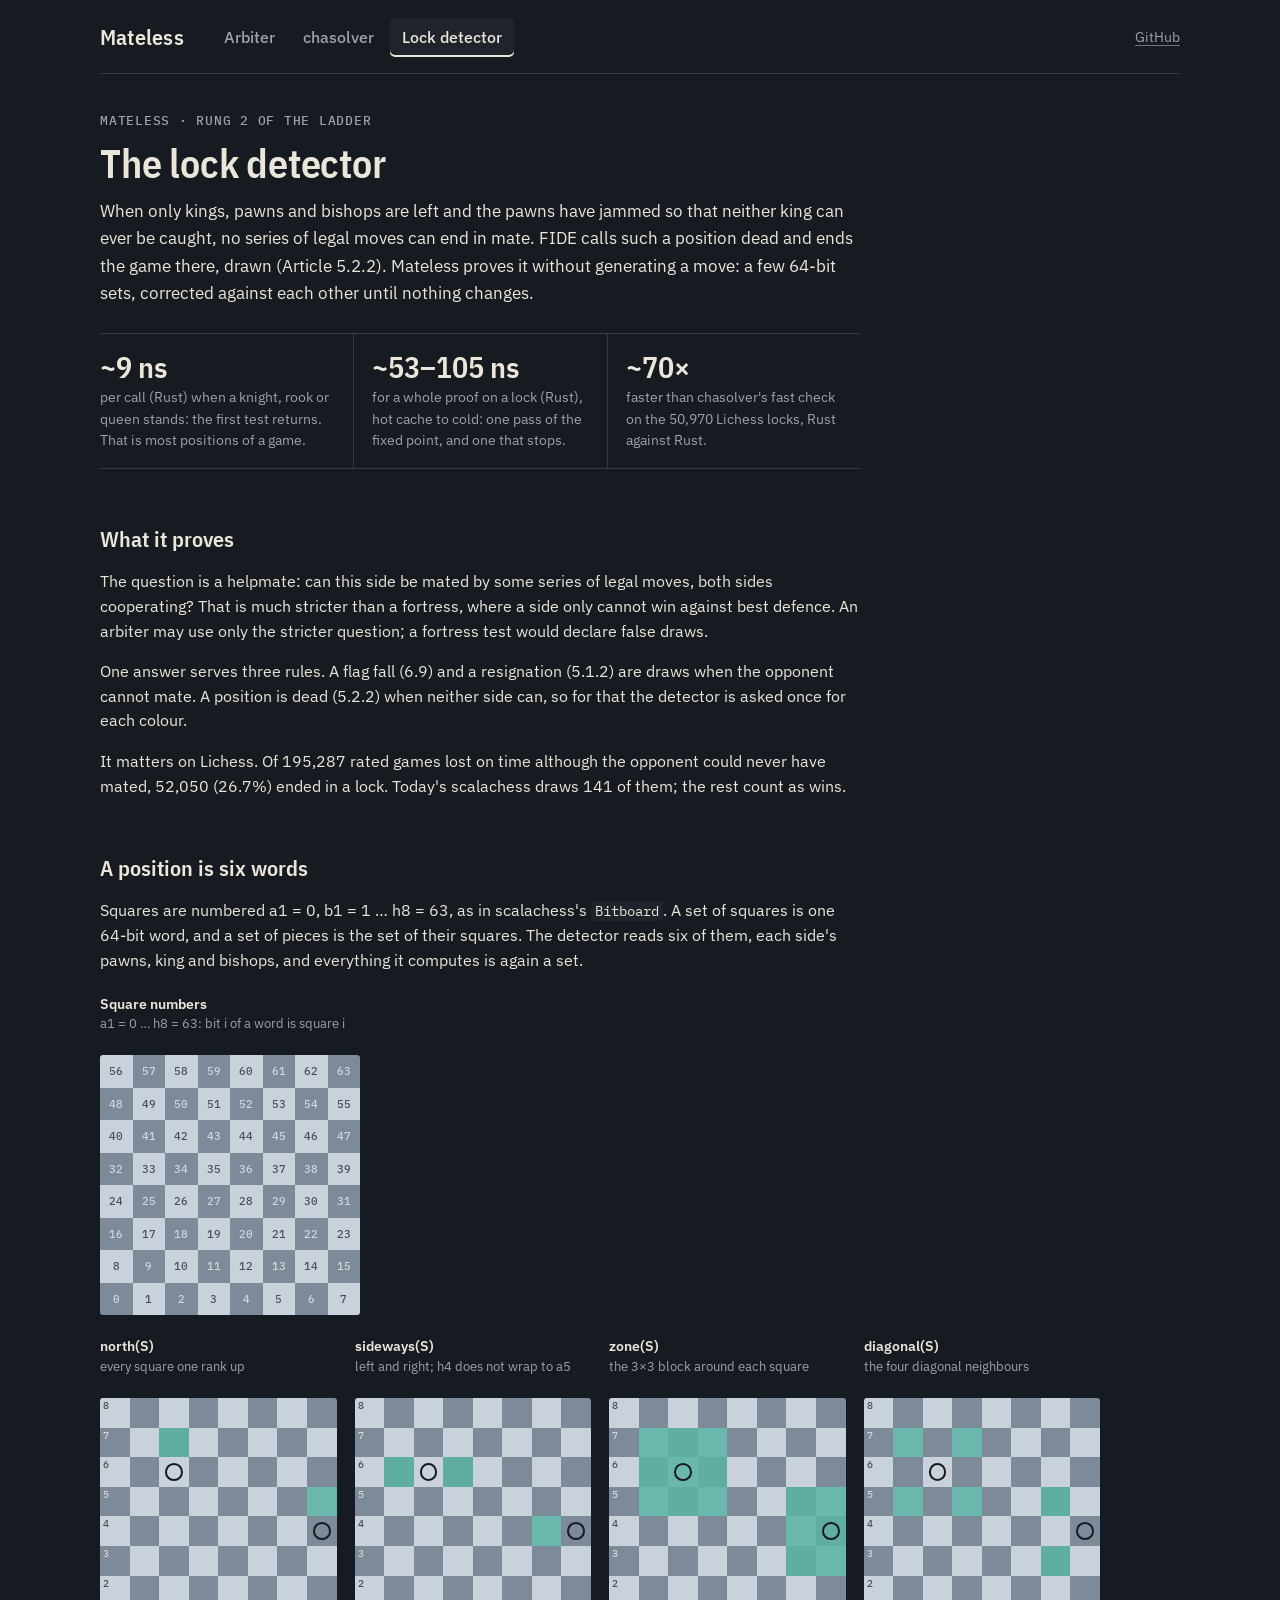
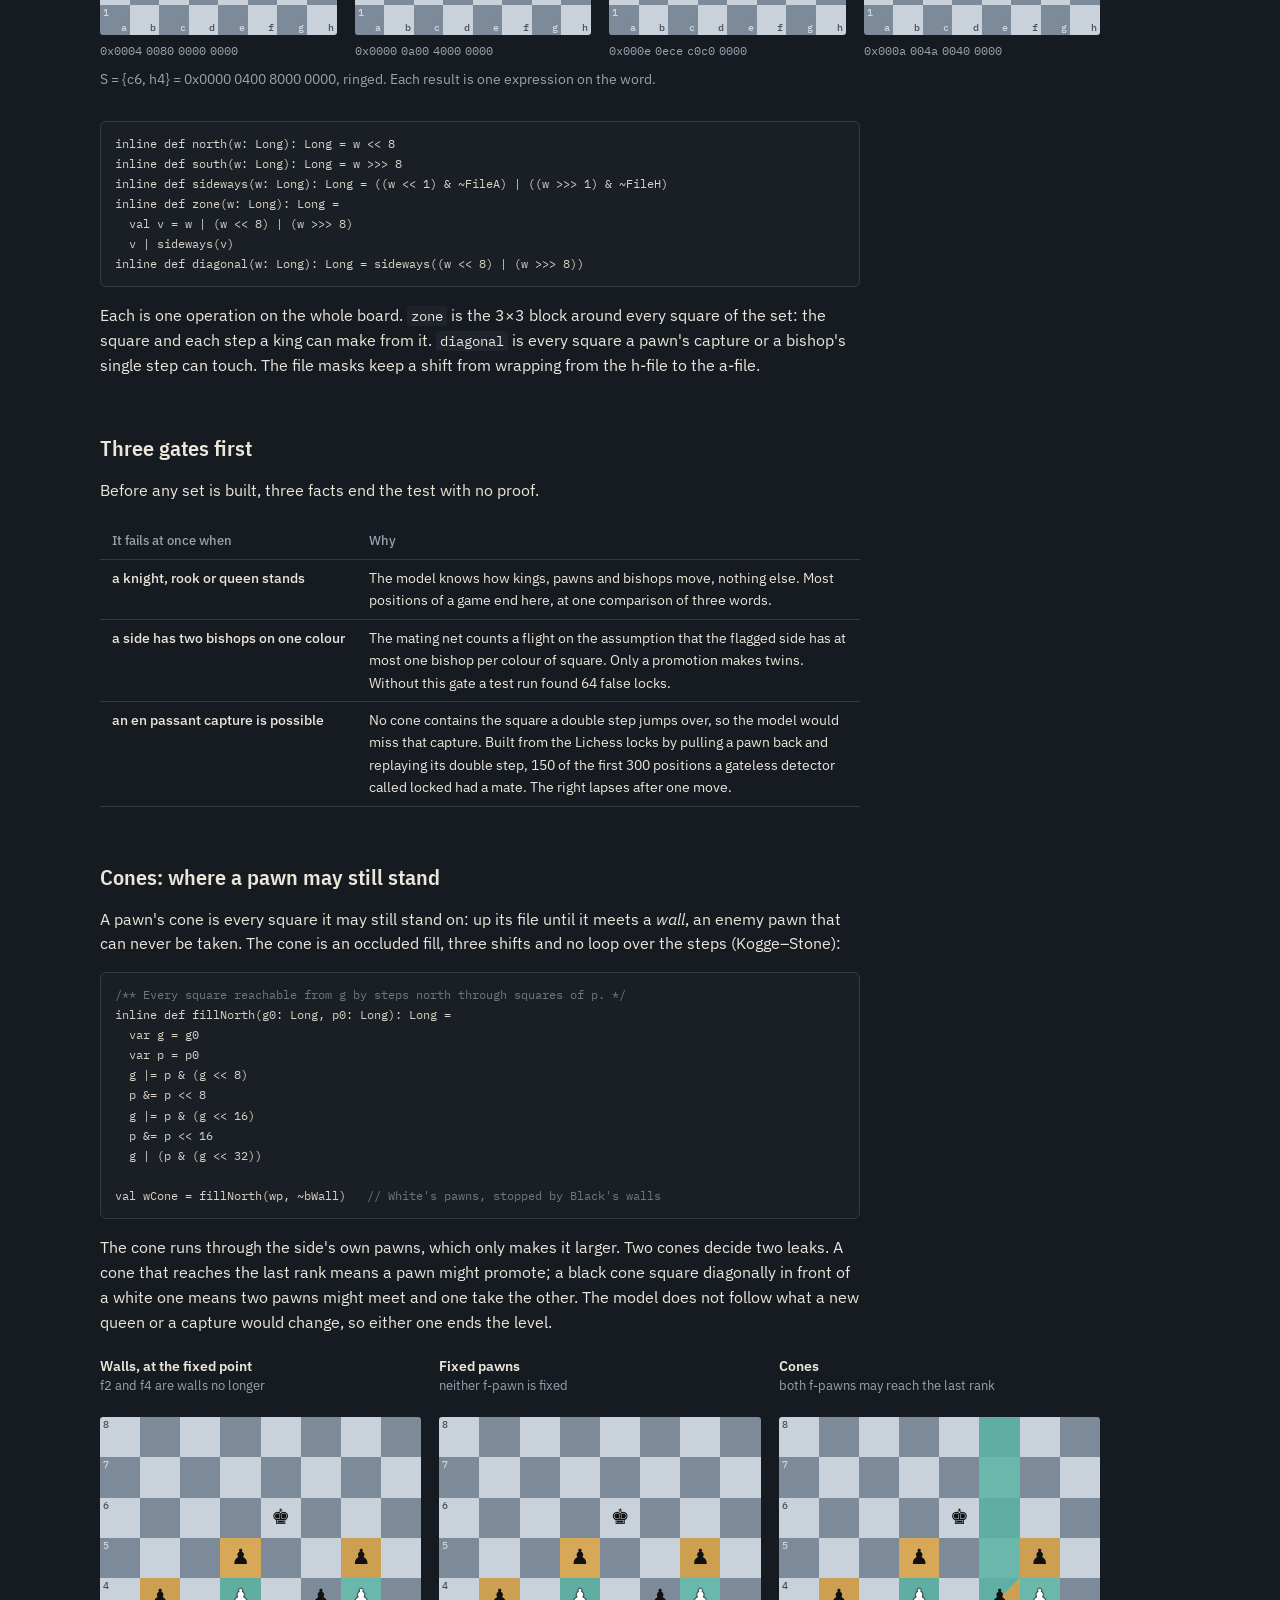
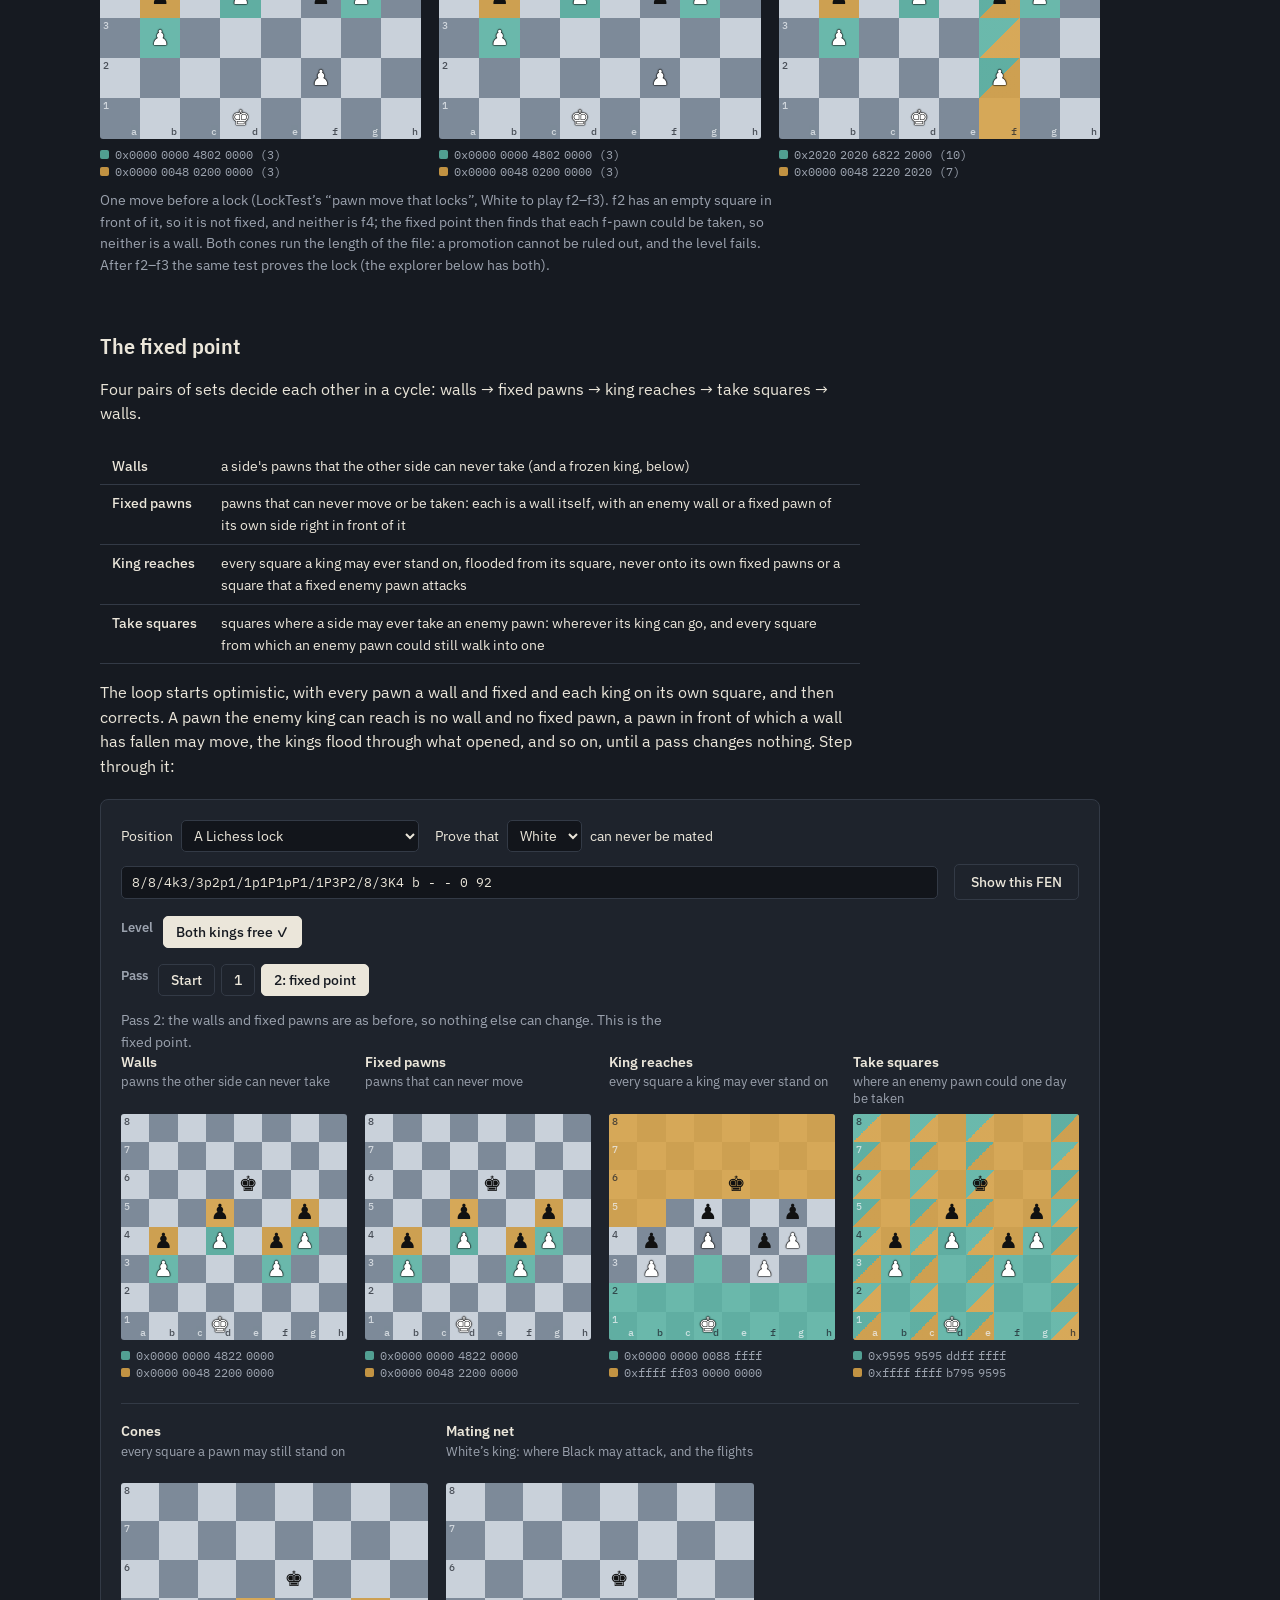
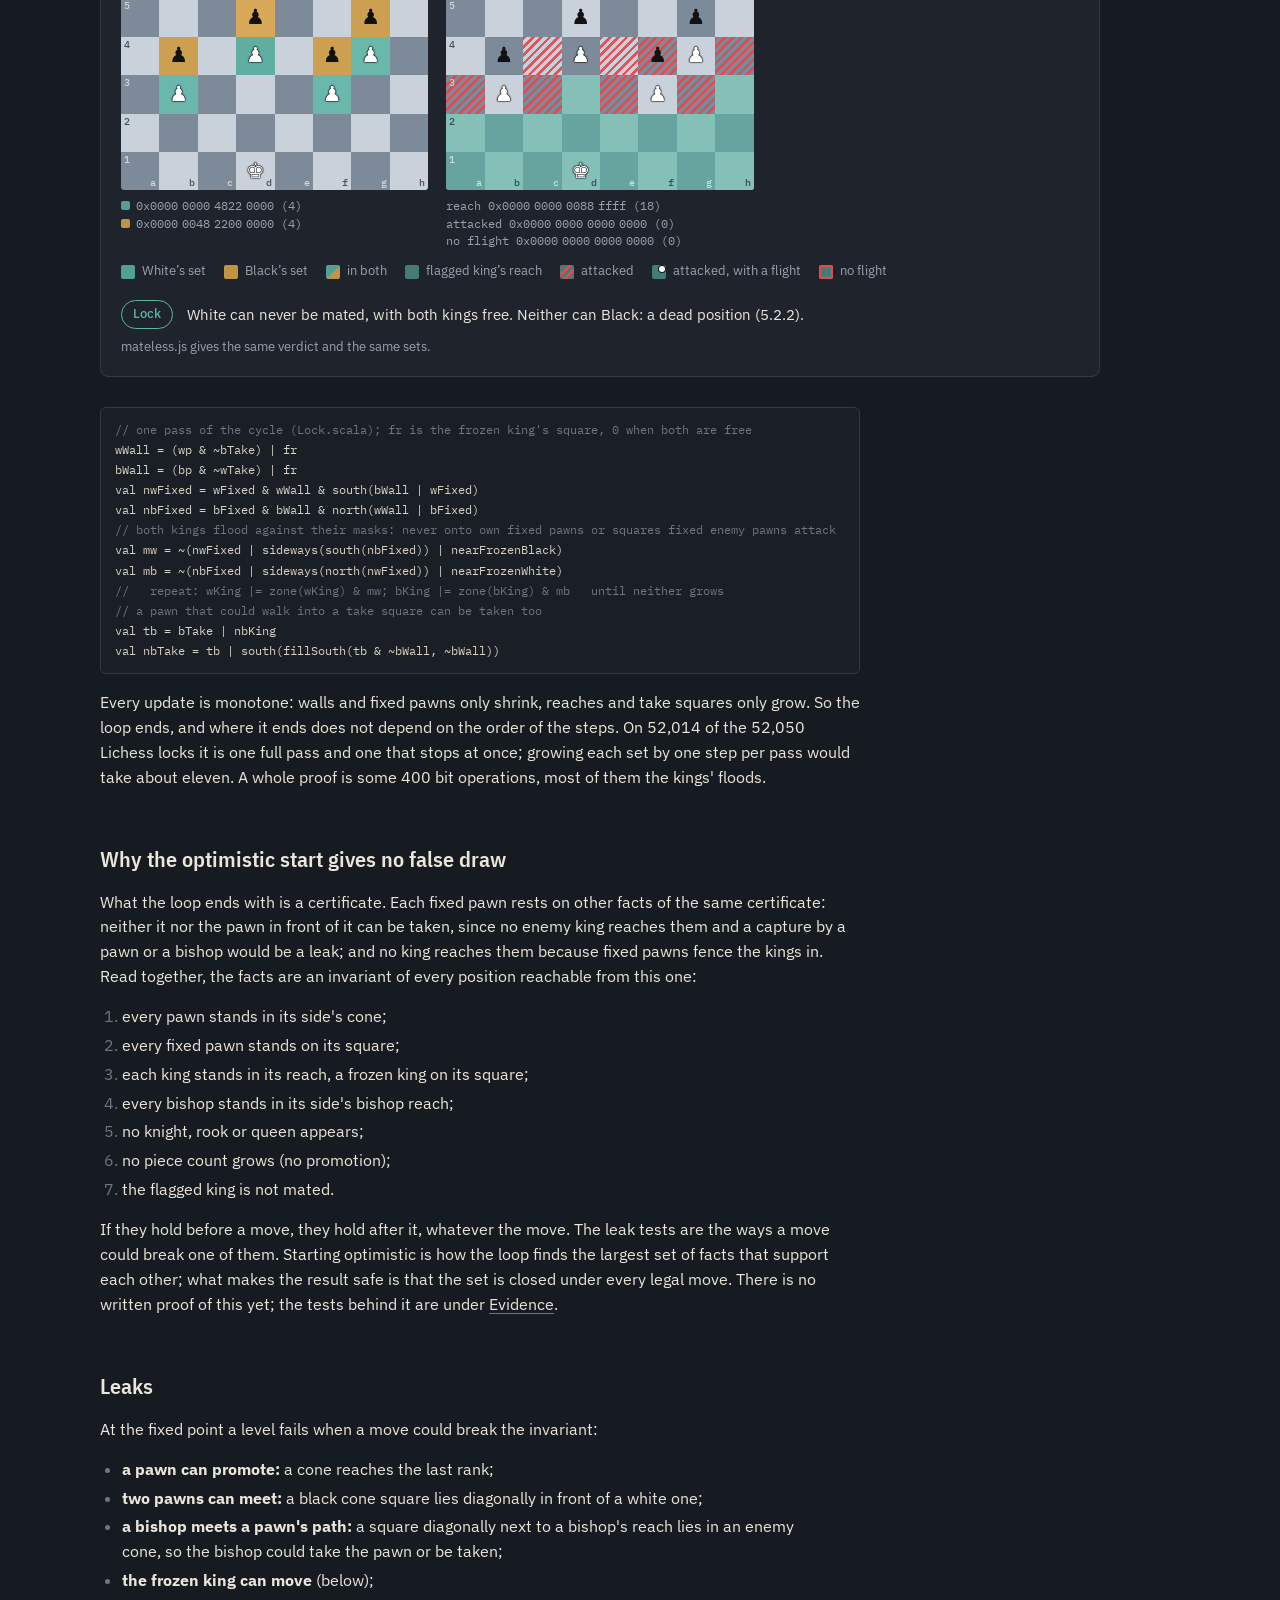
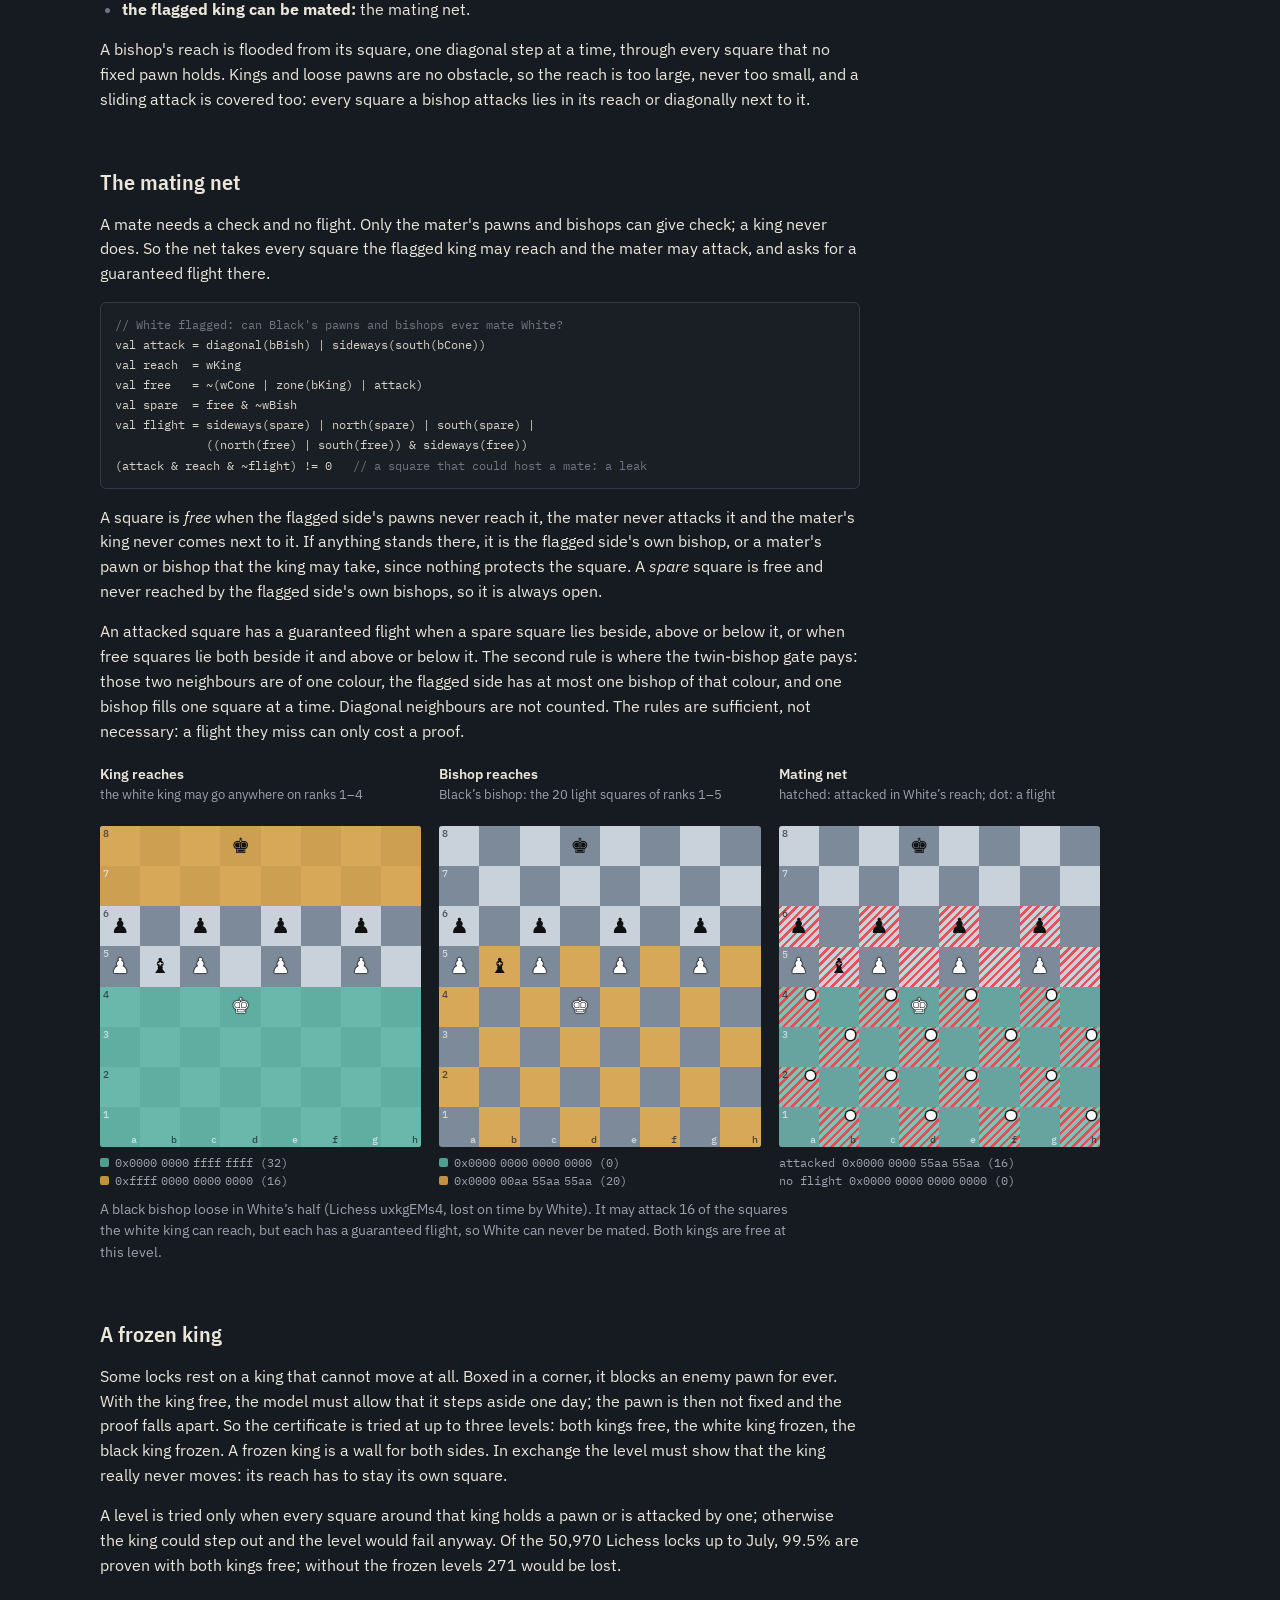
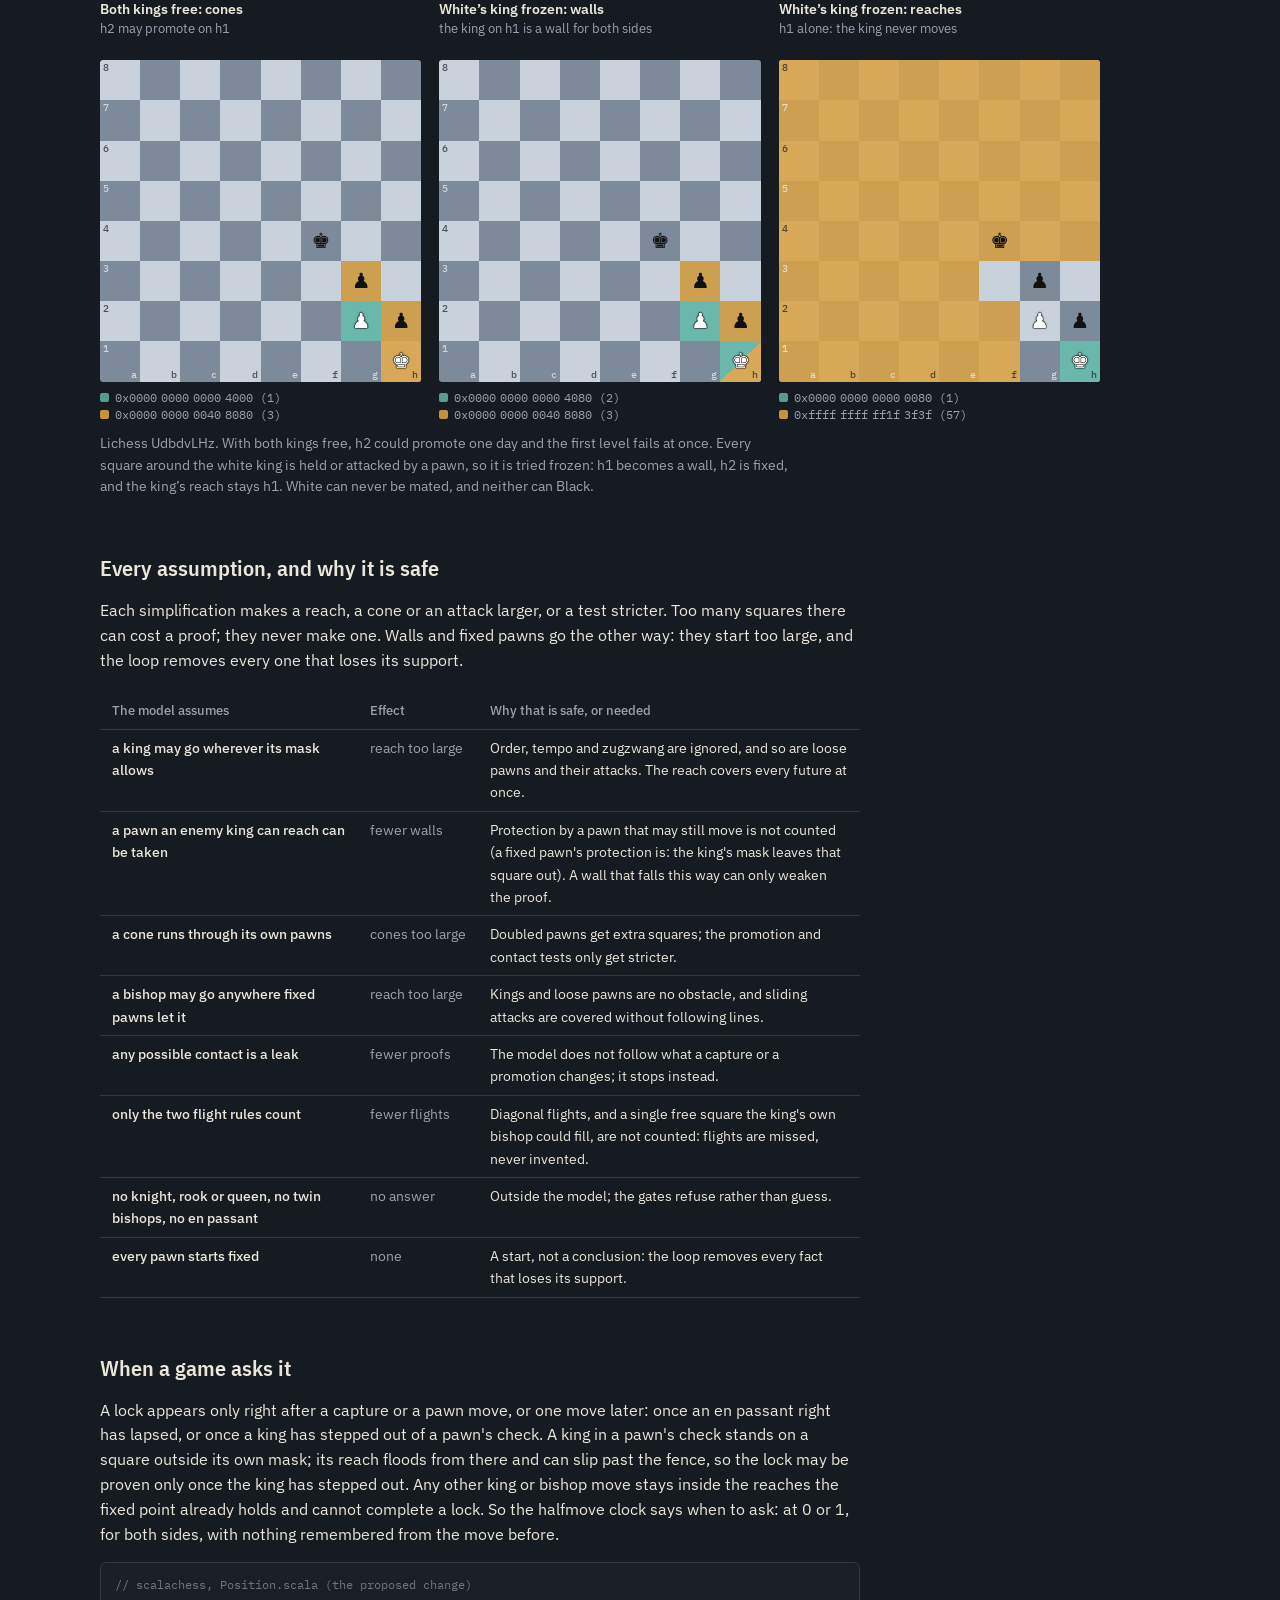
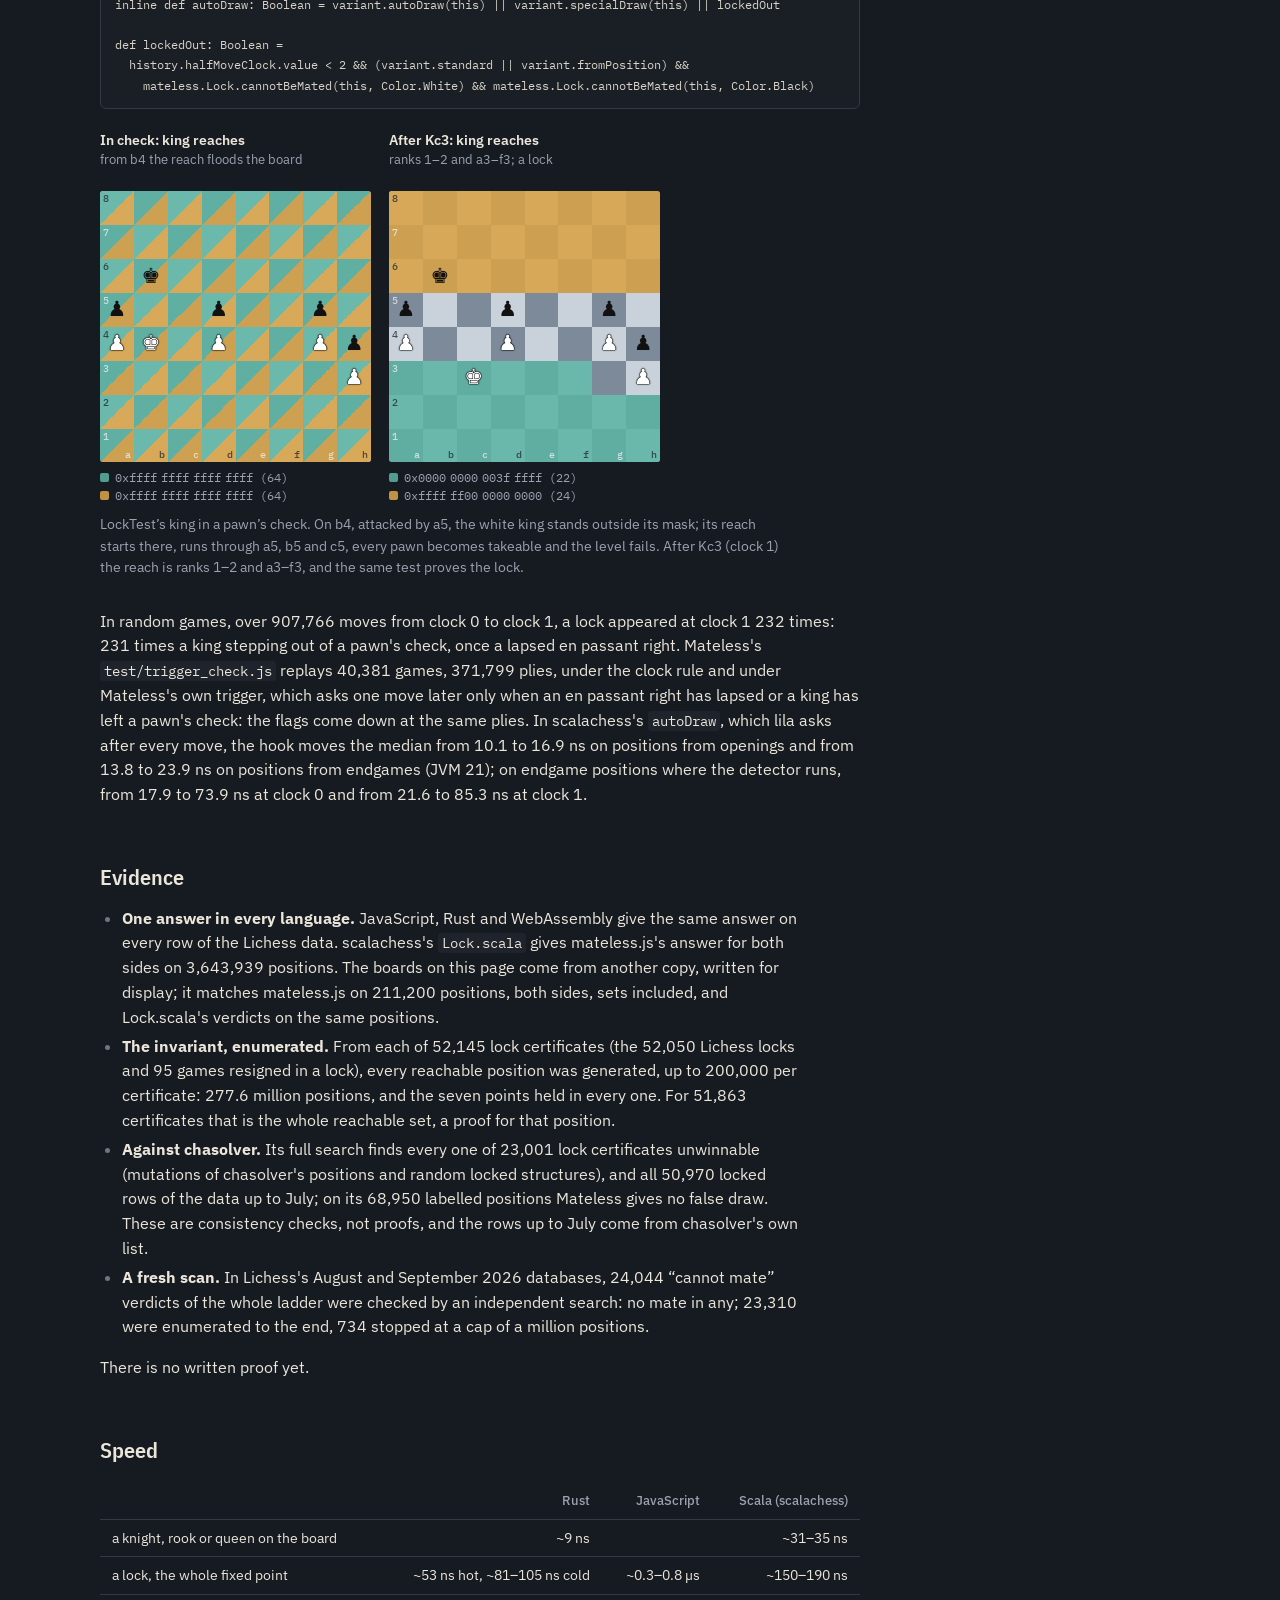
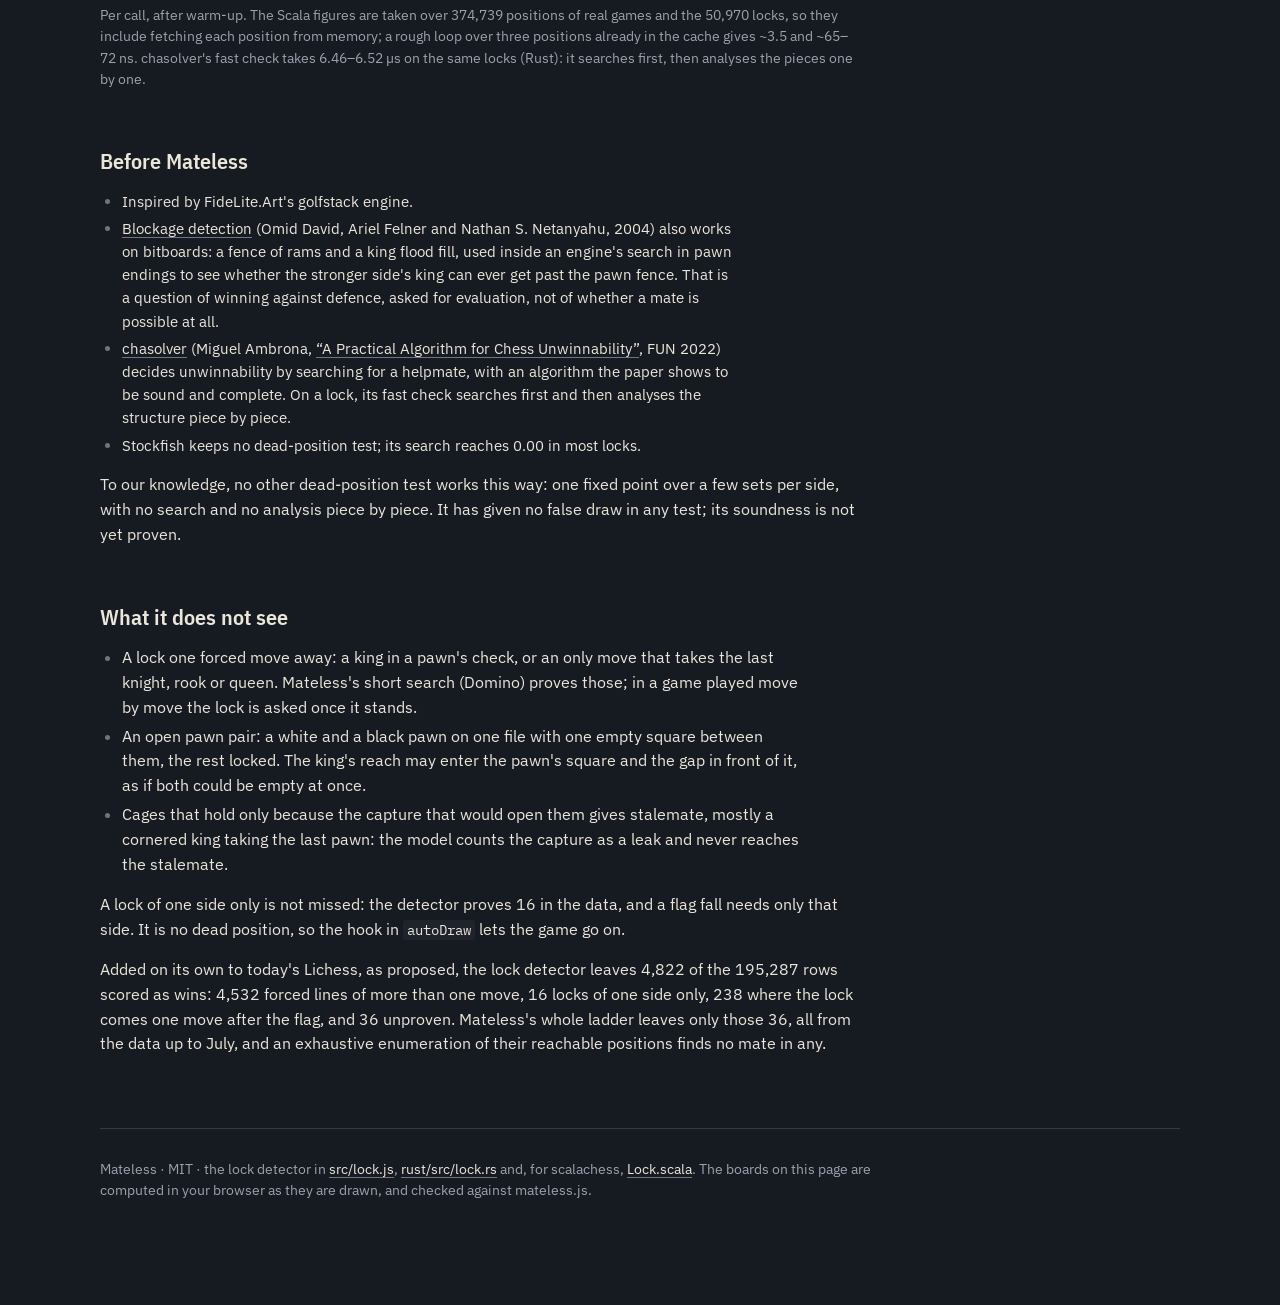
==== lock.html @ d1c40e95 "Docs: lock.html, the lock detector explained on bitboards A page for chess programmers: how the lock" ====
<!DOCTYPE html>
<html lang="en">
<meta charset="utf-8">
<title>Mateless lock detector</title>
<meta name="viewport" content="width=device-width,initial-scale=1,viewport-fit=cover">
<meta name="description" content="How Mateless proves a locked position dead on bitboards: cones, walls, fixed pawns, king reaches and the mating net, with every assumption and its reason.">
<link rel="preconnect" href="https://fonts.googleapis.com">
<link rel="preconnect" href="https://fonts.gstatic.com" crossorigin>
<link rel="stylesheet" href="https://fonts.googleapis.com/css2?family=IBM+Plex+Mono:wght@400;500&family=IBM+Plex+Sans+Condensed:wght@500;600&family=IBM+Plex+Sans:wght@400;500;600&display=swap">
<style id="site">
/* The look both pages share (index.html, chasolver.html): test/build_check.js checks that the two
   copies are the same. */
:root{--ground:#161a21;--raised:#1e232c;--sunk:#12151b;--line:#333a46;--ink:#ebe6da;--dim:#9ba2ae;--faint:#6f7682;
  --draw:#5bb5a4;--win:#d9a347;--flag:#e5484d;--open:#8a8f99;--focus:#8ab4f8;--sq-d:#7d8a99;--sq-l:#c9d1da;
  --sans:"IBM Plex Sans",system-ui,-apple-system,"Segoe UI",Roboto,sans-serif;
  --cond:"IBM Plex Sans Condensed","IBM Plex Sans",system-ui,sans-serif;
  --mono:"IBM Plex Mono",ui-monospace,"SF Mono",Menlo,Consolas,monospace;color-scheme:dark}
*{box-sizing:border-box}
html{background:var(--ground)}
body{margin:0;background:var(--ground);color:var(--ink);font:15.5px/1.6 var(--sans);-webkit-font-smoothing:antialiased}
.wrap{max-width:1120px;margin:0 auto;padding:0 20px 90px}
a{color:var(--ink);text-decoration-color:var(--faint);text-underline-offset:3px}
a:hover{text-decoration-color:var(--ink)}
:focus-visible{outline:2px solid var(--focus);outline-offset:2px}
.hide{display:none!important}
code,.mono{font-family:var(--mono);font-size:.9em}
p{max-width:72ch}
h1{font:600 clamp(28px,4vw,40px)/1.15 var(--cond);letter-spacing:-.005em;margin:0 0 12px;max-width:24ch}
h2{font:600 22px/1.3 var(--cond);margin:56px 0 14px}
h3{font:600 16px/1.4 var(--sans);margin:26px 0 8px}
.lede{font-size:17px;color:var(--ink);margin:0 0 10px;max-width:66ch}
.dim{color:var(--dim)}
.small{font-size:13.5px}

/* the bar the two pages share */
.bar-top{display:flex;flex-wrap:wrap;align-items:center;gap:10px 28px;padding:18px 0 16px;margin-bottom:40px;border-bottom:1px solid var(--line)}
.brand{font:600 22px/1 var(--cond);letter-spacing:.01em;text-decoration:none;color:var(--ink)}
.brand i{font-style:normal;color:var(--flag)}
.tabs{display:flex;gap:4px;flex:1}
.tabs a{padding:7px 12px;border-radius:5px;text-decoration:none;color:var(--dim);font-weight:500}
.tabs a:hover{color:var(--ink);background:var(--raised)}
.tabs a[aria-current=page]{color:var(--ink);background:var(--raised);box-shadow:inset 0 -2px 0 var(--ink)}
.bar-top .end{display:flex;gap:16px;align-items:center;font-size:14px}
.bar-top .end a{color:var(--dim)}

/* forms */
select,input[type=number],textarea{background:var(--sunk);color:var(--ink);border:1px solid var(--line);border-radius:5px;font:13.5px var(--mono)}
select{padding:5px 8px;font-family:var(--sans);font-size:14px}
input[type=number]{width:92px;padding:5px 8px}
textarea{width:100%;min-height:128px;padding:10px 12px;line-height:1.6;resize:vertical}
textarea::placeholder{color:var(--faint)}
select:hover,input[type=number]:hover,textarea:hover{border-color:#4a5262}
input[type=checkbox],input[type=radio]{width:16px;height:16px;margin:0;accent-color:var(--ink)}
select[disabled],input[disabled],textarea[disabled]{opacity:.5}
button{font:500 14px var(--sans);padding:8px 16px;border-radius:5px;border:1px solid var(--line);background:var(--raised);color:var(--ink);cursor:pointer}
button:hover{border-color:var(--dim)}
button[disabled]{opacity:.4;cursor:default}
button.primary{background:var(--ink);color:var(--ground);border-color:var(--ink);font-size:15px;padding:11px 24px}
button.primary:hover{background:#fff}
button.primary.stop{background:var(--flag);border-color:var(--flag);color:#fff}
button.link{border:0;background:none;padding:0;color:var(--ink);text-decoration:underline;text-decoration-color:var(--faint);text-underline-offset:3px;font-size:inherit;font-weight:400}
a.btn{display:inline-block;padding:7px 14px;border:1px solid var(--line);border-radius:5px;text-decoration:none;font-size:14px;font-weight:500}
a.btn:hover{border-color:var(--dim)}

/* input panel */
.panel{background:var(--raised);border:1px solid var(--line);border-radius:8px;padding:22px 22px 18px}
.two{display:grid;grid-template-columns:1.2fr 1fr;gap:24px;align-items:start}
@media(max-width:780px){.two{grid-template-columns:1fr}}
.lab{display:block;font-weight:600;margin:0 0 8px}
.hint{font-size:13.5px;color:var(--dim);margin:8px 0 0}
.drop{border:1.5px dashed #4a5262;border-radius:8px;background:var(--sunk);padding:22px 18px;text-align:center;cursor:pointer}
.drop:hover,.drop.over{border-color:var(--draw)}
.drop.off{opacity:.5;cursor:default}
.drop strong{display:block;font-weight:500;margin-bottom:6px}
.drop small{display:block;font-size:13px;color:var(--dim)}
.flist{list-style:none;margin:10px 0 0;padding:0;font-size:13.5px}
.flist li{display:flex;flex-wrap:wrap;gap:4px 12px;align-items:center;padding:7px 0;border-bottom:1px solid var(--line)}
.flist .fname{font-family:var(--mono);font-size:13px;word-break:break-all}
.flist .fmeta{color:var(--dim)}
.flist .fref{margin-left:auto;color:var(--dim)}
.flist .fref label{display:flex;gap:6px;align-items:center}
.flist .clr{border:0;justify-content:flex-end}
.flist .x{border:0;background:transparent;font-size:18px;line-height:1;padding:2px 6px}
.flist .x:hover{color:var(--flag)}
.opts{display:flex;flex-wrap:wrap;gap:12px 26px;align-items:center;margin:16px 0 0;font-size:14.5px}
.opts label,.opts .rng{display:flex;gap:8px;align-items:center;flex-wrap:wrap}
.gorow{display:flex;flex-wrap:wrap;gap:10px 18px;align-items:center;margin-top:20px}
.stat{font-size:14px;max-width:80ch}
.prog{height:3px;background:var(--sunk);margin:14px 0 0;border-radius:2px;overflow:hidden}
.prog i{display:block;height:100%;width:0;background:var(--ink);transition:width .2s}

/* boards */
.bd{display:grid;grid-template-columns:repeat(8,1fr);grid-template-rows:repeat(8,1fr);width:100%;aspect-ratio:1;border-radius:3px;overflow:hidden}
.bd i{position:relative;min-width:0;min-height:0;display:flex;align-items:center;justify-content:center;font-style:normal;line-height:1;
  font-size:15px;font-family:"Segoe UI Symbol","Apple Symbols","DejaVu Sans",serif;font-variant-emoji:text}
.bd i.d{background:var(--sq-d)} .bd i.l{background:var(--sq-l)}
.bd i.w{color:#fff;text-shadow:0 0 1px #000,0 0 1px #000,0 0 1px #000,0 0 2px #000}
.bd i.b{color:#111}
.bd.big i{font-size:clamp(24px,7.4vw,38px)}
@media(min-width:861px){.bd.big i{font-size:36px}}
.bd s{position:absolute;text-decoration:none;font:500 10px/1 var(--mono);color:#1e232c;opacity:.75;text-shadow:none}
.bd i.d s{color:#eef1f4}
.bd s.rk{top:3px;left:3px} .bd s.fl{bottom:2px;right:3px}

/* tables */
.scroll{overflow-x:auto}
table{border-collapse:collapse;width:100%;font-size:14px;margin-top:6px;font-variant-numeric:tabular-nums}
th,td{text-align:right;padding:7px 12px;border-bottom:1px solid var(--line)}
th{color:var(--dim);font-weight:500;font-size:13px}
th:first-child,td:first-child,.lf{text-align:left}
tr.tot td{border-top:1px solid var(--dim);font-weight:600}
dl.kv{display:grid;grid-template-columns:minmax(150px,max-content) 1fr;gap:4px 18px;margin:0;font-size:14.5px}
dl.kv dt{color:var(--dim)} dl.kv dd{margin:0}
.fenbox{font:12.5px/1.5 var(--mono);background:var(--sunk);border:1px solid var(--line);border-radius:5px;padding:9px 11px;word-break:break-all;margin:12px 0 10px}
.acts{display:flex;flex-wrap:wrap;gap:8px}
.pg{display:flex;gap:12px;justify-content:center;align-items:center;margin-top:18px;font-size:13.5px;flex-wrap:wrap}

/* the verdict as a chess score */
.score{font:600 56px/1 var(--cond);letter-spacing:.01em;font-variant-numeric:tabular-nums}
.chip{display:inline-block;padding:3px 11px;border-radius:999px;border:1px solid currentColor;font-size:13px;font-weight:500;white-space:nowrap}
.k-draw{color:var(--draw)} .k-win{color:var(--win)} .k-open{color:var(--open)} .k-bad{color:var(--faint)} .k-flag{color:var(--flag)}

footer{margin-top:72px;padding-top:16px;border-top:1px solid var(--line);font-size:13.5px;color:var(--dim)}
footer p{max-width:100ch}
@media (prefers-reduced-motion:reduce){*{transition:none!important}}
</style>

<style>
/* the lock detector page. Layout: one reading column for the text, boards in rows of small
   multiples that break out to the full width of the wrap. Colour of a set: White's sets teal,
   Black's sets amber, a square in both split corner to corner; the mater's attacks red. */
:root{--setw:rgba(91,181,164,.86);--setb:rgba(217,163,71,.88);--reach:rgba(91,181,164,.62);
  --hit:rgba(229,72,77,.92);--code:#1a1e25}
.wrap{padding-left:max(20px,env(safe-area-inset-left,0px));padding-right:max(20px,env(safe-area-inset-right,0px))}
.art{max-width:1000px}
.art>:not(.fig):not(.explore){max-width:760px}
.art p,.art li{max-width:68ch}
.art h2{text-wrap:balance}
.art ul,.art ol{padding-left:22px;margin:10px 0 14px}
.art li{margin:4px 0}
.art li::marker{color:var(--faint)}
.eyebrow{font:500 12.5px/1 var(--mono);letter-spacing:.06em;text-transform:uppercase;color:var(--dim);margin:0 0 14px}
pre{background:var(--code);border:1px solid var(--line);border-radius:6px;padding:12px 14px;overflow-x:auto;
  font:13px/1.55 var(--mono);color:#d8d3c6;margin:12px 0 16px;max-width:100%}
pre .c{color:var(--faint)} pre .k{color:#9bd8cb}
.art code{background:var(--raised);border-radius:3px;padding:1px 4px}
.art pre code{background:none;padding:0;border-radius:0}
.speed{display:grid;grid-template-columns:repeat(3,minmax(0,1fr));gap:0;margin:26px 0 8px;border-top:1px solid var(--line);border-bottom:1px solid var(--line)}
.speed div{padding:16px 18px 16px 0;min-width:0}
.speed div+div{padding-left:18px;border-left:1px solid var(--line)}
.speed b{display:block;font:600 30px/1.1 var(--cond);font-variant-numeric:tabular-nums}
.speed span{display:block;font-size:13.5px;color:var(--dim);margin-top:4px;max-width:34ch}
@media(max-width:780px){.speed{grid-template-columns:1fr}.speed div+div{padding-left:0;border-left:0;border-top:1px solid var(--line)}}

/* boards: the site's .bd, with sets painted under the pieces */
.bd i::before{content:"";position:absolute;inset:0;pointer-events:none}
.bd i em{position:relative;font-style:normal}
.bd i.sw::before{background:var(--setw)}
.bd i.sb::before{background:var(--setb)}
.bd i.sx::before{background:linear-gradient(135deg,var(--setw) 50%,var(--setb) 50%)}
.bd i.nr::before{background:var(--reach)}
.bd i.na::before{background:repeating-linear-gradient(135deg,var(--hit) 0 2.5px,transparent 2.5px 6px)}
.bd i.nr.na::before{background:repeating-linear-gradient(135deg,var(--hit) 0 2.5px,transparent 2.5px 6px),var(--reach)}
.bd i.nf::after{content:"";position:absolute;top:9%;right:9%;width:24%;height:24%;border-radius:50%;background:#fff;box-shadow:0 0 0 1.5px #161a21}
.bd i.nc{box-shadow:inset 0 0 0 3px var(--flag)}
.bd i.mk::after{content:"";position:absolute;inset:20%;border:2.5px solid #161a21;border-radius:50%}
.bd s.num{position:relative;font:500 10.5px/1 var(--mono);color:#1e232c;text-shadow:none}
.bd i.d s.num{color:#eef1f4}
.bd.mini i{font-size:clamp(15px,4.2vw,22px)}
@media(min-width:861px){.bd.mini i{font-size:21px}}
.bd.mid i{font-size:clamp(16px,5vw,26px)}

.fig{margin:22px 0 30px}
.fig>figcaption,.cap{font-size:13.5px;color:var(--dim);margin-top:10px;max-width:86ch}
.row{display:grid;gap:16px 18px;grid-template-columns:repeat(4,minmax(0,1fr))}
.row.r3{grid-template-columns:repeat(3,minmax(0,1fr))}
.row.r2{grid-template-columns:repeat(2,minmax(0,1fr));max-width:560px}
.row.r1{grid-template-columns:minmax(0,1fr);max-width:300px}
@media(max-width:860px){.row,.row.r3{grid-template-columns:repeat(2,minmax(0,1fr))}}
.pnl{margin:0;min-width:0}
.pnl h4{font:600 14px/1.3 var(--sans);margin:0 0 2px}
.pnl .sub{font-size:12.5px;color:var(--dim);margin:0 0 8px;min-height:2.6em;line-height:1.3}
.hx{font:11.5px/1.5 var(--mono);color:var(--dim);margin-top:7px}
.hx b{font-weight:400;white-space:nowrap}
.row:not(.r3):not(.r2):not(.r1) .hx b{display:none}
@media(max-width:860px){.hx b{display:none}}
.hx span{display:block}
.hx i{display:inline-block;width:9px;height:9px;border-radius:2px;margin-right:6px;vertical-align:0}
.hx i.w{background:var(--setw)} .hx i.b{background:var(--setb)}
.key{display:flex;flex-wrap:wrap;gap:6px 18px;font-size:13px;color:var(--dim);margin:12px 0 0}
.key span{display:inline-flex;align-items:center;gap:7px}
.key i{display:inline-block;width:14px;height:14px;border-radius:2px;position:relative}
.key i.w{background:var(--setw)} .key i.b{background:var(--setb)}
.key i.x{background:linear-gradient(135deg,var(--setw) 50%,var(--setb) 50%)}
.key i.r{background:var(--reach)}
.key i.a{background:repeating-linear-gradient(135deg,var(--hit) 0 2.5px,transparent 2.5px 6px),var(--reach)}
.key i.f{background:var(--reach)} .key i.f::after{content:"";position:absolute;top:1px;right:1px;width:6px;height:6px;border-radius:50%;background:#fff;box-shadow:0 0 0 1px #161a21}
.key i.c{background:var(--reach);box-shadow:inset 0 0 0 2px var(--flag)}

/* the explorer */
.explore{background:var(--raised);border:1px solid var(--line);border-radius:8px;padding:20px 20px 18px;margin:20px 0 30px}
.ctrl{display:flex;flex-wrap:wrap;gap:10px 16px;align-items:center}
.ctrl label{display:flex;gap:8px;align-items:center;font-size:14px}
.ctrl input[type=text]{flex:1 1 320px;min-width:0;background:var(--sunk);color:var(--ink);border:1px solid var(--line);border-radius:5px;padding:7px 10px;font:13px var(--mono)}
.ctrl input[type=text]:hover{border-color:#4a5262}
.seg{display:flex;flex-wrap:wrap;gap:6px;margin:16px 0 0}
.seg button{padding:6px 12px;font-size:13.5px}
.seg button[aria-pressed=true]{background:var(--ink);color:var(--ground);border-color:var(--ink)}
.seg button.off{opacity:.55}
.seg .lab{font-size:13px;color:var(--dim);align-self:center;margin-right:4px}
.vd{display:flex;flex-wrap:wrap;gap:8px 14px;align-items:center;margin:18px 0 0;font-size:14.5px}
.vd .why{color:var(--ink)}
.vd .agree{color:var(--dim);font-size:13px;flex-basis:100%}
.err{color:var(--flag);font-size:14px;margin:10px 0 0}
.passnote{font-size:13.5px;color:var(--dim);margin:14px 0 0;max-width:90ch;min-height:1.5em}
.endrow{margin-top:22px;padding-top:18px;border-top:1px solid var(--line)}

.tbl td,.tbl th{text-align:left;vertical-align:top}
.tbl td:first-child{white-space:nowrap;font-weight:500}
.tbl td{font-size:14px}
.tbl3 td:first-child{white-space:normal;width:34%}
.tbl3 td:nth-child(2){white-space:nowrap;color:var(--dim)}
.refs li{font-size:14.5px}
</style>

<body>
<div class="wrap">
<header class="bar-top">
  <a class="brand" href="index.html">Mateless</a>
  <nav class="tabs" aria-label="pages">
    <a href="index.html">Arbiter</a>
    <a href="chasolver.html">chasolver</a>
    <a href="lock.html" aria-current="page">Lock detector</a>
  </nav>
  <div class="end"><a href="https://github.com/cuneytinann/Mateless">GitHub</a></div>
</header>

<main class="art">
<p class="eyebrow">Mateless · rung 2 of the ladder</p>
<h1>The lock detector</h1>
<p class="lede">When only kings, pawns and bishops are left and the pawns have jammed so that neither king can ever be caught, no series of legal moves can end in mate. FIDE calls such a position dead and ends the game there, drawn (Article 5.2.2). Mateless proves it without generating a move: a few 64-bit sets, corrected against each other until nothing changes.</p>
<div class="speed">
  <div><b>~9 ns</b><span>per call (Rust) when a knight, rook or queen stands: the first test returns. That is most positions of a game.</span></div>
  <div><b>~53–105 ns</b><span>for a whole proof on a lock (Rust), hot cache to cold: one pass of the fixed point, and one that stops.</span></div>
  <div><b>~70×</b><span>faster than chasolver's fast check on the 50,970 Lichess locks, Rust against Rust.</span></div>
</div>

<h2 id="question">What it proves</h2>
<p>The question is a helpmate: can this side be mated by some series of legal moves, both sides cooperating? That is much stricter than a fortress, where a side only cannot win against best defence. An arbiter may use only the stricter question; a fortress test would declare false draws.</p>
<p>One answer serves three rules. A flag fall (6.9) and a resignation (5.1.2) are draws when the opponent cannot mate. A position is dead (5.2.2) when neither side can, so for that the detector is asked once for each colour.</p>
<p>It matters on Lichess. Of 195,287 rated games lost on time although the opponent could never have mated, 52,050 (26.7%) ended in a lock. Today's scalachess draws 141 of them; the rest count as wins.</p>

<h2 id="words">A position is six words</h2>
<p>Squares are numbered a1 = 0, b1 = 1 … h8 = 63, as in scalachess's <code>Bitboard</code>. A set of squares is one 64-bit word, and a set of pieces is the set of their squares. The detector reads six of them, each side's pawns, king and bishops, and everything it computes is again a set.</p>
<figure class="fig" id="f-shifts"></figure>
<pre><code>inline def north(w: Long): Long = w &lt;&lt; 8
inline def south(w: Long): Long = w &gt;&gt;&gt; 8
inline def sideways(w: Long): Long = ((w &lt;&lt; 1) &amp; ~FileA) | ((w &gt;&gt;&gt; 1) &amp; ~FileH)
inline def zone(w: Long): Long =
  val v = w | (w &lt;&lt; 8) | (w &gt;&gt;&gt; 8)
  v | sideways(v)
inline def diagonal(w: Long): Long = sideways((w &lt;&lt; 8) | (w &gt;&gt;&gt; 8))</code></pre>
<p>Each is one operation on the whole board. <code>zone</code> is the 3×3 block around every square of the set: the square and each step a king can make from it. <code>diagonal</code> is every square a pawn's capture or a bishop's single step can touch. The file masks keep a shift from wrapping from the h-file to the a-file.</p>

<h2 id="gates">Three gates first</h2>
<p>Before any set is built, three facts end the test with no proof.</p>
<div class="scroll"><table class="tbl">
<thead><tr><th>It fails at once when</th><th>Why</th></tr></thead>
<tbody>
<tr><td>a knight, rook or queen stands</td><td>The model knows how kings, pawns and bishops move, nothing else. Most positions of a game end here, at one comparison of three words.</td></tr>
<tr><td>a side has two bishops on one colour</td><td>The mating net counts a flight on the assumption that the flagged side has at most one bishop per colour of square. Only a promotion makes twins. Without this gate a test run found 64 false locks.</td></tr>
<tr><td>an en passant capture is possible</td><td>No cone contains the square a double step jumps over, so the model would miss that capture. Built from the Lichess locks by pulling a pawn back and replaying its double step, 150 of the first 300 positions a gateless detector called locked had a mate. The right lapses after one move.</td></tr>
</tbody></table></div>

<h2 id="cones">Cones: where a pawn may still stand</h2>
<p>A pawn's cone is every square it may still stand on: up its file until it meets a <em>wall</em>, an enemy pawn that can never be taken. The cone is an occluded fill, three shifts and no loop over the steps (Kogge–Stone):</p>
<pre><code><span class="c">/** Every square reachable from g by steps north through squares of p. */</span>
inline def fillNorth(g0: Long, p0: Long): Long =
  var g = g0
  var p = p0
  g |= p &amp; (g &lt;&lt; 8)
  p &amp;= p &lt;&lt; 8
  g |= p &amp; (g &lt;&lt; 16)
  p &amp;= p &lt;&lt; 16
  g | (p &amp; (g &lt;&lt; 32))

val wCone = fillNorth(wp, ~bWall)   <span class="c">// White's pawns, stopped by Black's walls</span></code></pre>
<p>The cone runs through the side's own pawns, which only makes it larger. Two cones decide two leaks. A cone that reaches the last rank means a pawn might promote; a black cone square diagonally in front of a white one means two pawns might meet and one take the other. The model does not follow what a new queen or a capture would change, so either one ends the level.</p>
<figure class="fig" id="f-cones"></figure>

<h2 id="fixpoint">The fixed point</h2>
<p>Four pairs of sets decide each other in a cycle: walls → fixed pawns → king reaches → take squares → walls.</p>
<div class="scroll"><table class="tbl"><tbody>
<tr><td>Walls</td><td>a side's pawns that the other side can never take (and a frozen king, below)</td></tr>
<tr><td>Fixed pawns</td><td>pawns that can never move or be taken: each is a wall itself, with an enemy wall or a fixed pawn of its own side right in front of it</td></tr>
<tr><td>King reaches</td><td>every square a king may ever stand on, flooded from its square, never onto its own fixed pawns or a square that a fixed enemy pawn attacks</td></tr>
<tr><td>Take squares</td><td>squares where a side may ever take an enemy pawn: wherever its king can go, and every square from which an enemy pawn could still walk into one</td></tr>
</tbody></table></div>
<p>The loop starts optimistic, with every pawn a wall and fixed and each king on its own square, and then corrects. A pawn the enemy king can reach is no wall and no fixed pawn, a pawn in front of which a wall has fallen may move, the kings flood through what opened, and so on, until a pass changes nothing. Step through it:</p>

<div class="explore" id="explore">
  <div class="ctrl">
    <label for="exsel">Position <select id="exsel"></select></label>
    <label for="flsel">Prove that <select id="flsel"><option value="w">White</option><option value="b">Black</option></select> can never be mated</label>
  </div>
  <div class="ctrl" style="margin-top:12px">
    <input type="text" id="fenin" spellcheck="false" autocomplete="off" aria-label="FEN">
    <button id="fengo" type="button">Show this FEN</button>
  </div>
  <p class="err hide" id="fenerr"></p>
  <div class="seg" id="lvls"></div>
  <div class="seg" id="passes"></div>
  <p class="passnote" id="passnote"></p>
  <div class="row" id="cyc"></div>
  <div class="endrow"><div class="row r3" id="endp"></div></div>
  <div class="key" id="key"></div>
  <div class="vd" id="vd"></div>
</div>

<pre><code><span class="c">// one pass of the cycle (Lock.scala); fr is the frozen king's square, 0 when both are free</span>
wWall = (wp &amp; ~bTake) | fr
bWall = (bp &amp; ~wTake) | fr
val nwFixed = wFixed &amp; wWall &amp; south(bWall | wFixed)
val nbFixed = bFixed &amp; bWall &amp; north(wWall | bFixed)
<span class="c">// both kings flood against their masks: never onto own fixed pawns or squares fixed enemy pawns attack</span>
val mw = ~(nwFixed | sideways(south(nbFixed)) | nearFrozenBlack)
val mb = ~(nbFixed | sideways(north(nwFixed)) | nearFrozenWhite)
<span class="c">//   repeat: wKing |= zone(wKing) &amp; mw; bKing |= zone(bKing) &amp; mb   until neither grows</span>
<span class="c">// a pawn that could walk into a take square can be taken too</span>
val tb = bTake | nbKing
val nbTake = tb | south(fillSouth(tb &amp; ~bWall, ~bWall))</code></pre>
<p>Every update is monotone: walls and fixed pawns only shrink, reaches and take squares only grow. So the loop ends, and where it ends does not depend on the order of the steps. On 52,014 of the 52,050 Lichess locks it is one full pass and one that stops at once; growing each set by one step per pass would take about eleven. A whole proof is some 400 bit operations, most of them the kings' floods.</p>

<h2 id="sound">Why the optimistic start gives no false draw</h2>
<p>What the loop ends with is a certificate. Each fixed pawn rests on other facts of the same certificate: neither it nor the pawn in front of it can be taken, since no enemy king reaches them and a capture by a pawn or a bishop would be a leak; and no king reaches them because fixed pawns fence the kings in. Read together, the facts are an invariant of every position reachable from this one:</p>
<ol>
<li>every pawn stands in its side's cone;</li>
<li>every fixed pawn stands on its square;</li>
<li>each king stands in its reach, a frozen king on its square;</li>
<li>every bishop stands in its side's bishop reach;</li>
<li>no knight, rook or queen appears;</li>
<li>no piece count grows (no promotion);</li>
<li>the flagged king is not mated.</li>
</ol>
<p>If they hold before a move, they hold after it, whatever the move. The leak tests are the ways a move could break one of them. Starting optimistic is how the loop finds the largest set of facts that support each other; what makes the result safe is that the set is closed under every legal move. There is no written proof of this yet; the tests behind it are under <a href="#evidence">Evidence</a>.</p>

<h2 id="leaks">Leaks</h2>
<p>At the fixed point a level fails when a move could break the invariant:</p>
<ul>
<li><b>a pawn can promote:</b> a cone reaches the last rank;</li>
<li><b>two pawns can meet:</b> a black cone square lies diagonally in front of a white one;</li>
<li><b>a bishop meets a pawn's path:</b> a square diagonally next to a bishop's reach lies in an enemy cone, so the bishop could take the pawn or be taken;</li>
<li><b>the frozen king can move</b> (below);</li>
<li><b>the flagged king can be mated:</b> the mating net.</li>
</ul>
<p>A bishop's reach is flooded from its square, one diagonal step at a time, through every square that no fixed pawn holds. Kings and loose pawns are no obstacle, so the reach is too large, never too small, and a sliding attack is covered too: every square a bishop attacks lies in its reach or diagonally next to it.</p>

<h2 id="net">The mating net</h2>
<p>A mate needs a check and no flight. Only the mater's pawns and bishops can give check; a king never does. So the net takes every square the flagged king may reach and the mater may attack, and asks for a guaranteed flight there.</p>
<pre><code><span class="c">// White flagged: can Black's pawns and bishops ever mate White?</span>
val attack = diagonal(bBish) | sideways(south(bCone))
val reach  = wKing
val free   = ~(wCone | zone(bKing) | attack)
val spare  = free &amp; ~wBish
val flight = sideways(spare) | north(spare) | south(spare) |
             ((north(free) | south(free)) &amp; sideways(free))
(attack &amp; reach &amp; ~flight) != 0   <span class="c">// a square that could host a mate: a leak</span></code></pre>
<p>A square is <em>free</em> when the flagged side's pawns never reach it, the mater never attacks it and the mater's king never comes next to it. If anything stands there, it is the flagged side's own bishop, or a mater's pawn or bishop that the king may take, since nothing protects the square. A <em>spare</em> square is free and never reached by the flagged side's own bishops, so it is always open.</p>
<p>An attacked square has a guaranteed flight when a spare square lies beside, above or below it, or when free squares lie both beside it and above or below it. The second rule is where the twin-bishop gate pays: those two neighbours are of one colour, the flagged side has at most one bishop of that colour, and one bishop fills one square at a time. Diagonal neighbours are not counted. The rules are sufficient, not necessary: a flight they miss can only cost a proof.</p>
<figure class="fig" id="f-net"></figure>

<h2 id="frozen">A frozen king</h2>
<p>Some locks rest on a king that cannot move at all. Boxed in a corner, it blocks an enemy pawn for ever. With the king free, the model must allow that it steps aside one day; the pawn is then not fixed and the proof falls apart. So the certificate is tried at up to three levels: both kings free, the white king frozen, the black king frozen. A frozen king is a wall for both sides. In exchange the level must show that the king really never moves: its reach has to stay its own square.</p>
<p>A level is tried only when every square around that king holds a pawn or is attacked by one; otherwise the king could step out and the level would fail anyway. Of the 50,970 Lichess locks up to July, 99.5% are proven with both kings free; without the frozen levels 271 would be lost.</p>
<figure class="fig" id="f-frozen"></figure>

<h2 id="assumptions">Every assumption, and why it is safe</h2>
<p>Each simplification makes a reach, a cone or an attack larger, or a test stricter. Too many squares there can cost a proof; they never make one. Walls and fixed pawns go the other way: they start too large, and the loop removes every one that loses its support.</p>
<div class="scroll"><table class="tbl tbl3">
<thead><tr><th>The model assumes</th><th>Effect</th><th>Why that is safe, or needed</th></tr></thead>
<tbody>
<tr><td>a king may go wherever its mask allows</td><td>reach too large</td><td>Order, tempo and zugzwang are ignored, and so are loose pawns and their attacks. The reach covers every future at once.</td></tr>
<tr><td>a pawn an enemy king can reach can be taken</td><td>fewer walls</td><td>Protection by a pawn that may still move is not counted (a fixed pawn's protection is: the king's mask leaves that square out). A wall that falls this way can only weaken the proof.</td></tr>
<tr><td>a cone runs through its own pawns</td><td>cones too large</td><td>Doubled pawns get extra squares; the promotion and contact tests only get stricter.</td></tr>
<tr><td>a bishop may go anywhere fixed pawns let it</td><td>reach too large</td><td>Kings and loose pawns are no obstacle, and sliding attacks are covered without following lines.</td></tr>
<tr><td>any possible contact is a leak</td><td>fewer proofs</td><td>The model does not follow what a capture or a promotion changes; it stops instead.</td></tr>
<tr><td>only the two flight rules count</td><td>fewer flights</td><td>Diagonal flights, and a single free square the king's own bishop could fill, are not counted: flights are missed, never invented.</td></tr>
<tr><td>no knight, rook or queen, no twin bishops, no en passant</td><td>no answer</td><td>Outside the model; the gates refuse rather than guess.</td></tr>
<tr><td>every pawn starts fixed</td><td>none</td><td>A start, not a conclusion: the loop removes every fact that loses its support.</td></tr>
</tbody></table></div>

<h2 id="game">When a game asks it</h2>
<p>A lock appears only right after a capture or a pawn move, or one move later: once an en passant right has lapsed, or once a king has stepped out of a pawn's check. A king in a pawn's check stands on a square outside its own mask; its reach floods from there and can slip past the fence, so the lock may be proven only once the king has stepped out. Any other king or bishop move stays inside the reaches the fixed point already holds and cannot complete a lock. So the halfmove clock says when to ask: at 0 or 1, for both sides, with nothing remembered from the move before.</p>
<pre><code><span class="c">// scalachess, Position.scala (the proposed change)</span>
inline def autoDraw: Boolean = variant.autoDraw(this) || variant.specialDraw(this) || lockedOut

def lockedOut: Boolean =
  history.halfMoveClock.value &lt; 2 &amp;&amp; (variant.standard || variant.fromPosition) &amp;&amp;
    mateless.Lock.cannotBeMated(this, Color.White) &amp;&amp; mateless.Lock.cannotBeMated(this, Color.Black)</code></pre>
<figure class="fig" id="f-check"></figure>
<p>In random games, over 907,766 moves from clock 0 to clock 1, a lock appeared at clock 1 232 times: 231 times a king stepping out of a pawn's check, once a lapsed en passant right. Mateless's <code>test/trigger_check.js</code> replays 40,381 games, 371,799 plies, under the clock rule and under Mateless's own trigger, which asks one move later only when an en passant right has lapsed or a king has left a pawn's check: the flags come down at the same plies. In scalachess's <code>autoDraw</code>, which lila asks after every move, the hook moves the median from 10.1 to 16.9 ns on positions from openings and from 13.8 to 23.9 ns on positions from endgames (JVM 21); on endgame positions where the detector runs, from 17.9 to 73.9 ns at clock 0 and from 21.6 to 85.3 ns at clock 1.</p>

<h2 id="evidence">Evidence</h2>
<ul>
<li><b>One answer in every language.</b> JavaScript, Rust and WebAssembly give the same answer on every row of the Lichess data. scalachess's <code>Lock.scala</code> gives mateless.js's answer for both sides on 3,643,939 positions. The boards on this page come from another copy, written for display; it matches mateless.js on 211,200 positions, both sides, sets included, and Lock.scala's verdicts on the same positions.</li>
<li><b>The invariant, enumerated.</b> From each of 52,145 lock certificates (the 52,050 Lichess locks and 95 games resigned in a lock), every reachable position was generated, up to 200,000 per certificate: 277.6 million positions, and the seven points held in every one. For 51,863 certificates that is the whole reachable set, a proof for that position.</li>
<li><b>Against chasolver.</b> Its full search finds every one of 23,001 lock certificates unwinnable (mutations of chasolver's positions and random locked structures), and all 50,970 locked rows of the data up to July; on its 68,950 labelled positions Mateless gives no false draw. These are consistency checks, not proofs, and the rows up to July come from chasolver's own list.</li>
<li><b>A fresh scan.</b> In Lichess's August and September 2026 databases, 24,044 “cannot mate” verdicts of the whole ladder were checked by an independent search: no mate in any; 23,310 were enumerated to the end, 734 stopped at a cap of a million positions.</li>
</ul>
<p>There is no written proof yet.</p>

<h2 id="speed">Speed</h2>
<div class="scroll"><table>
<thead><tr><th></th><th>Rust</th><th>JavaScript</th><th>Scala (scalachess)</th></tr></thead>
<tbody>
<tr><td>a knight, rook or queen on the board</td><td>~9 ns</td><td></td><td>~31–35 ns</td></tr>
<tr><td>a lock, the whole fixed point</td><td>~53 ns hot, ~81–105 ns cold</td><td>~0.3–0.8 µs</td><td>~150–190 ns</td></tr>
</tbody></table></div>
<p class="cap">Per call, after warm-up. The Scala figures are taken over 374,739 positions of real games and the 50,970 locks, so they include fetching each position from memory; a rough loop over three positions already in the cache gives ~3.5 and ~65–72 ns. chasolver's fast check takes 6.46–6.52 µs on the same locks (Rust): it searches first, then analyses the pieces one by one.</p>

<h2 id="before">Before Mateless</h2>
<ul class="refs">
<li>Inspired by FideLite.Art's golfstack engine.</li>
<li><a href="https://chessprogramming.org/Blockage_Detection">Blockage detection</a> (Omid David, Ariel Felner and Nathan S. Netanyahu, 2004) also works on bitboards: a fence of rams and a king flood fill, used inside an engine's search in pawn endings to see whether the stronger side's king can ever get past the pawn fence. That is a question of winning against defence, asked for evaluation, not of whether a mate is possible at all.</li>
<li><a href="https://github.com/miguel-ambrona/chasolver">chasolver</a> (Miguel Ambrona, <a href="https://drops.dagstuhl.de/entities/document/10.4230/LIPIcs.FUN.2022.2">“A Practical Algorithm for Chess Unwinnability”</a>, FUN 2022) decides unwinnability by searching for a helpmate, with an algorithm the paper shows to be sound and complete. On a lock, its fast check searches first and then analyses the structure piece by piece.</li>
<li>Stockfish keeps no dead-position test; its search reaches 0.00 in most locks.</li>
</ul>
<p>To our knowledge, no other dead-position test works this way: one fixed point over a few sets per side, with no search and no analysis piece by piece. It has given no false draw in any test; its soundness is not yet proven.</p>

<h2 id="limits">What it does not see</h2>
<ul>
<li>A lock one forced move away: a king in a pawn's check, or an only move that takes the last knight, rook or queen. Mateless's short search (Domino) proves those; in a game played move by move the lock is asked once it stands.</li>
<li>An open pawn pair: a white and a black pawn on one file with one empty square between them, the rest locked. The king's reach may enter the pawn's square and the gap in front of it, as if both could be empty at once.</li>
<li>Cages that hold only because the capture that would open them gives stalemate, mostly a cornered king taking the last pawn: the model counts the capture as a leak and never reaches the stalemate.</li>
</ul>
<p>A lock of one side only is not missed: the detector proves 16 in the data, and a flag fall needs only that side. It is no dead position, so the hook in <code>autoDraw</code> lets the game go on.</p>
<p>Added on its own to today's Lichess, as proposed, the lock detector leaves 4,822 of the 195,287 rows scored as wins: 4,532 forced lines of more than one move, 16 locks of one side only, 238 where the lock comes one move after the flag, and 36 unproven. Mateless's whole ladder leaves only those 36, all from the data up to July, and an exhaustive enumeration of their reachable positions finds no mate in any.</p>
</main>

<footer>
  <p>Mateless · MIT · the lock detector in <a href="https://github.com/cuneytinann/Mateless/blob/main/src/lock.js">src/lock.js</a>, <a href="https://github.com/cuneytinann/Mateless/blob/main/rust/src/lock.rs">rust/src/lock.rs</a> and, for scalachess, <a href="https://github.com/cuneytinann/scalachess/blob/dead-position-lock/core/src/main/scala/mateless/Lock.scala">Lock.scala</a>. The boards on this page are computed in your browser as they are drawn, and checked against mateless.js.</p>
</footer>
</div>
<script src="mateless.js"></script>
<script>
/* lockviz.js: the lock detector of scalachess's Lock.scala (Mateless's lock.js), written out on
   64-bit BigInt sets, square a1 = bit 0 ... h8 = bit 63, with every pass of the fixed point kept
   so that a page can paint the sets round by round. It decides nothing that the engine does not:
   test/verify.js checks its verdicts and final sets against mateless.js. */
(function (root, factory) {
  if (typeof module === 'object' && module.exports) module.exports = factory();
  else root.LockViz = factory();
})(typeof globalThis !== 'undefined' ? globalThis : this, function () {
  const M = (1n << 64n) - 1n;
  const FILE_A = 0x0101010101010101n, FILE_H = 0x8080808080808080n;
  const RANK_1 = 0xffn, RANK_8 = 0xff00000000000000n, DARK = 0xaa55aa55aa55aa55n;

  const not = w => M ^ w;
  const north = w => (w << 8n) & M;
  const south = w => w >> 8n;
  const sideways = w => ((w << 1n) & M & not(FILE_A)) | ((w >> 1n) & not(FILE_H));
  const zone = w => { const v = w | north(w) | south(w); return v | sideways(v); };
  const diagonal = w => sideways(north(w) | south(w));
  const count = w => { let n = 0; while (w) { w &= w - 1n; n++; } return n; };

  /* Every square reachable from g by steps north (south) through squares of p: Kogge-Stone. */
  function fillNorth(g, p) {
    g |= p & north(g);
    p &= north(p);
    g |= p & ((g << 16n) & M);
    p &= (p << 16n) & M;
    return g | (p & ((g << 32n) & M));
  }
  function fillSouth(g, p) {
    g |= p & south(g);
    p &= south(p);
    g |= p & (g >> 16n);
    p &= p >> 16n;
    return g | (p & (g >> 32n));
  }
  const twinBishops = b => count(b & DARK) > 1 || count(b & not(DARK)) > 1;

  /* One level of the certificate (fr: the frozen king's square, 0n for none), with its passes. */
  function leaks(s, flagged, fr) {
    const { wp, bp, wk, bk, wb, bb } = s;
    const out = { frozen: fr === 0n ? 'none' : (fr & wk) ? 'white' : 'black', rounds: [], leak: null };
    const frozenWhite = (fr & wk) !== 0n;
    const frozenBlack = !frozenWhite && fr !== 0n;
    const nearFrozenBlack = frozenBlack ? zone(bk) : 0n;
    const nearFrozenWhite = frozenWhite ? zone(wk) : 0n;
    // Quick reject with the first walls (the capture squares are only the kings' squares yet).
    const wc0 = fillNorth(wp, not((bp & not(wk)) | fr));
    const bc0 = fillSouth(bp, not((wp & not(bk)) | fr));
    out.quick = { wCone: wc0, bCone: bc0 };
    if ((wc0 & RANK_8) | (bc0 & RANK_1)) { out.leak = 'quick: a pawn can promote'; return out; }
    if (north(sideways(wc0)) & bc0) { out.leak = 'quick: two pawns can meet'; return out; }

    let wFixed = wp, bFixed = bp, wKing = wk, bKing = bk, wTake = wk, bTake = bk;
    let wWall = M, bWall = M, leak = false, done = false;
    out.rounds.push({ wWall, bWall, wFixed, bFixed, wKing, bKing, wTake, bTake, start: true });
    while (!done) {
      const pw = wWall, pb = bWall;
      wWall = (wp & not(bTake)) | fr;
      bWall = (bp & not(wTake)) | fr;
      const nwFixed = wFixed & wWall & south(bWall | wFixed);
      const nbFixed = bFixed & bWall & north(wWall | bFixed);
      if (wWall === pw && bWall === pb && nwFixed === wFixed && nbFixed === bFixed) {
        done = true;
        out.rounds.push({ wWall, bWall, wFixed, bFixed, wKing, bKing, wTake, bTake, stable: true });
      } else {
        const mw = not(nwFixed | sideways(south(nbFixed)) | nearFrozenBlack);
        const mb = not(nbFixed | sideways(north(nwFixed)) | nearFrozenWhite);
        let nwKing = wKing, nbKing = bKing, steps = 0;
        for (;;) {
          const a = nwKing | (zone(nwKing) & mw);
          const d = nbKing | (zone(nbKing) & mb);
          if (a === nwKing && d === nbKing) break;
          nwKing = a; nbKing = d; steps++;
        }
        if ((frozenWhite && nwKing !== wk) || (frozenBlack && nbKing !== bk)) {
          leak = true; done = true;
          out.rounds.push({ wWall, bWall, wFixed: nwFixed, bFixed: nbFixed, wKing: nwKing, bKing: nbKing,
                            wTake, bTake, mw, mb, steps });
        } else {
          const tb = bTake | nbKing;
          const nbTake = tb | south(fillSouth(tb & not(bWall), not(bWall)));
          const tw = wTake | nwKing;
          const nwTake = tw | north(fillNorth(tw & not(wWall), not(wWall)));
          const changed = (nwFixed ^ wFixed) | (nbFixed ^ bFixed) | (nwKing ^ wKing) | (nbKing ^ bKing) |
            (nbTake ^ bTake) | (nwTake ^ wTake);
          wFixed = nwFixed; bFixed = nbFixed; wKing = nwKing; bKing = nbKing; wTake = nwTake; bTake = nbTake;
          out.rounds.push({ wWall, bWall, wFixed, bFixed, wKing, bKing, wTake, bTake, mw, mb, steps });
          if (changed === 0n) done = true;
        }
      }
    }
    out.final = { wWall, bWall, wFixed, bFixed, wKing, bKing, wTake, bTake };
    if (leak) { out.leak = 'the frozen king can move'; return out; }
    // The pawns' cones (the squares they may still reach) and the bishops' reaches, once.
    const wCone = fillNorth(wp, not(bWall));
    const bCone = fillSouth(bp, not(wWall));
    out.cones = { wCone, bCone };
    if ((wCone & RANK_8) | (bCone & RANK_1)) { out.leak = 'a pawn can promote'; return out; }
    if (north(sideways(wCone)) & bCone) { out.leak = 'two pawns can meet (a capture)'; return out; }
    let wBish = wb, bBish = bb;
    if (wBish | bBish) {
      const m = not(wFixed | bFixed);
      for (;;) {
        const a = wBish | (diagonal(wBish) & m);
        const d = bBish | (diagonal(bBish) & m);
        if (a === wBish && d === bBish) break;
        wBish = a; bBish = d;
      }
    }
    out.bishops = { wBish, bBish };
    if ((diagonal(wBish) & bCone) || (diagonal(bBish) & wCone)) { out.leak = 'a bishop meets a pawn\'s path'; return out; }
    // The mating net: can the flagged king be caught by the other side's pawns and bishops?
    const white = flagged === 'w';
    const attack = white ? diagonal(bBish) | sideways(south(bCone)) : diagonal(wBish) | sideways(north(wCone));
    const reach = white ? wKing : bKing;
    const free = white ? not(wCone | zone(bKing) | attack) : not(bCone | zone(wKing) | attack);
    const spare = free & not(white ? wBish : bBish);
    const flight = sideways(spare) | north(spare) | south(spare) | ((north(free) | south(free)) & sideways(free));
    const caught = attack & reach & not(flight);
    out.net = { attack, reach, free, spare, flight, caught };
    if (caught) out.leak = 'the flagged king may be mated';
    return out;
  }

  /* The whole detector: the gates, then up to three levels. s: { wp, bp, wk, bk, wb, bb, others, ep }
     (others: any knight, rook or queen; ep: an en passant capture is possible). flagged: 'w' | 'b'. */
  function trace(s, flagged) {
    if (s.others) return { gate: 'a knight, rook or queen is on the board', levels: [], proved: false };
    if (twinBishops(s.wb) || twinBishops(s.bb)) return { gate: 'two bishops of one side on one colour', levels: [], proved: false };
    if (s.ep) return { gate: 'an en passant capture is possible', levels: [], proved: false };
    const levels = [];
    const first = leaks(s, flagged, 0n);
    levels.push(first);
    if (!first.leak) return { gate: null, levels, proved: true, level: first };
    const held = s.wp | s.bp | sideways(north(s.wp) | south(s.bp));
    for (const k of [s.wk, s.bk]) {
      if (zone(k) & not(k) & not(held)) { levels.push({ frozen: k === s.wk ? 'white' : 'black', skipped: true, held }); continue; }
      const lv = leaks(s, flagged, k);
      levels.push(lv);
      if (!lv.leak) return { gate: null, levels, proved: true, level: lv };
    }
    return { gate: null, levels, proved: false };
  }

  /* The sets of a FEN's board field (no other parsing: the page asks mateless.js for the rest). */
  function setsOfBoard(boardField) {
    const s = { wp: 0n, bp: 0n, wk: 0n, bk: 0n, wb: 0n, bb: 0n, others: false, ep: false };
    const ranks = boardField.split('/');
    for (let r = 0; r < 8; r++) {
      let f = 0;
      for (const ch of ranks[r]) {
        if (ch >= '1' && ch <= '8') { f += +ch; continue; }
        const bit = 1n << BigInt((7 - r) * 8 + f);
        switch (ch) {
          case 'P': s.wp |= bit; break; case 'p': s.bp |= bit; break;
          case 'K': s.wk |= bit; break; case 'k': s.bk |= bit; break;
          case 'B': s.wb |= bit; break; case 'b': s.bb |= bit; break;
          default: s.others = true;
        }
        f++;
      }
    }
    return s;
  }

  const squares = w => { const out = []; for (let i = 0; i < 64; i++) if ((w >> BigInt(i)) & 1n) out.push(i); return out; };
  const name = i => 'abcdefgh'[i % 8] + (1 + (i >> 3));
  const hex = w => '0x' + w.toString(16).padStart(16, '0');

  return { M, north, south, sideways, zone, diagonal, fillNorth, fillSouth, count, not,
           trace, leaks, setsOfBoard, squares, name, hex, FILE_A, FILE_H, RANK_1, RANK_8, DARK };
});
</script>
<script>
/* The lock detector page: boards painted from lockviz.js (the detector, pass by pass) and checked
   against mateless.js (the engine) as they are drawn. */
(function () {
  'use strict';
  const V = window.LockViz, Mt = window.Mateless;
  const GLYPH = { K: '♚', Q: '♛', R: '♜', B: '♝', N: '♞', P: '♟' };
  const FILES = 'abcdefgh';
  const big = pair => (BigInt(pair[1] >>> 0) << 32n) | BigInt(pair[0] >>> 0);
  const hex = w => { const s = w.toString(16).padStart(16, '0'); return '0x' + s.slice(0, 4) + ' ' + s.slice(4, 8) + ' ' + s.slice(8, 12) + ' ' + s.slice(12); };
  const names = w => V.squares(w).map(V.name).join(' ') || 'none';
  const esc = t => String(t).replace(/[&<>"]/g, c => ({ '&': '&amp;', '<': '&lt;', '>': '&gt;', '"': '&quot;' }[c]));

  const EXAMPLES = [
    { id: 'lock', name: 'A Lichess lock', fen: '8/8/4k3/3p2p1/1p1P1pP1/1P3P2/8/3K4 b - - 0 92', flagged: 'w',
      note: 'LockTest’s first position: the end of Lichess yCnBCwGd, lost on time 47 plies after the last capture or pawn move. LockTest sets its clock to 0.' },
    { id: 'before', name: 'One move before it: f2 still back', fen: '8/8/4k3/3p2p1/1p1P1pP1/1P6/5P2/3K4 w - - 3 91', flagged: 'w',
      note: 'Step through the passes: the f-pawns lose their footing one fact at a time.' },
    { id: 'wall', name: 'A wall falls, the lock holds', fen: '8/1p6/4k3/1P1p2p1/1p1P2P1/1P1K4/8/8 w - - 0 46', flagged: 'w',
      note: 'Lichess 3KkCirHD. The black king may take b5 some day, so b5 is no wall; the structure holds all the same.' },
    { id: 'net', name: 'A bishop loose in White’s half', fen: '3k4/8/p1p1p1p1/PbP1P1P1/3K4/8/8/8 w - - 55 70', flagged: 'w',
      note: 'Lichess uxkgEMs4. The bishop may attack 16 squares the white king can reach; every one has a flight.' },
    { id: 'frozen', name: 'A king boxed in a corner', fen: '8/8/8/8/5k2/6p1/6Pp/7K b - - 1 56', flagged: 'w',
      note: 'Lichess UdbdvLHz. With both kings free h2 could promote; frozen, the white king is the wall in front of it.' },
    { id: 'check', name: 'A king in a pawn’s check', fen: '8/8/1k6/p2p2p1/PK1P2Pp/7P/8/8 w - - 0 49', flagged: 'w',
      note: 'LockTest: a5 gives check. The king’s reach starts outside its mask and floods past the fence.' },
    { id: 'after', name: 'The same, after Kc3', fen: '8/8/1k6/p2p2p1/P2P2Pp/2K4P/8/8 b - - 1 49', flagged: 'w',
      note: 'One king move later (clock 1) the same structure is a lock.' },
    { id: 'knight', name: 'A knight on the board', fen: '8/8/4k3/3p2p1/1p1P1pP1/1P3P2/8/3KN3 b - - 0 92', flagged: 'w',
      note: 'The first gate: the model has no reach for a knight.' },
  ];

  function pieceArray(fen) {
    const m = new Array(64).fill(null);
    fen.trim().split(/\s+/)[0].split('/').forEach((row, r) => {
      let f = 0;
      for (const ch of row) { if (ch >= '1' && ch <= '8') f += +ch; else { m[(7 - r) * 8 + f] = ch; f++; } }
    });
    return m;
  }

  /* A board in the site's .bd grid. paint: { w, b } a pair of sets; { reach, attack, flight, caught }
     the mating net; { one, mark } a single set with its input marked. */
  function boardHTML(pcs, paint, opt) {
    opt = opt || {};
    let h = '<div class="bd ' + (opt.size || 'mini') + '" role="img" aria-label="' + esc(opt.label || '') + '">';
    for (let r = 7; r >= 0; r--) for (let f = 0; f < 8; f++) {
      const i = r * 8 + f, bit = 1n << BigInt(i), cls = [(r + f) % 2 ? 'l' : 'd'];
      if (paint) {
        if (paint.w !== undefined) {
          const a = (paint.w & bit) !== 0n, b = (paint.b & bit) !== 0n;
          if (a && b) cls.push('sx'); else if (a) cls.push('sw'); else if (b) cls.push('sb');
        }
        if (paint.reach !== undefined) {
          if (paint.reach & bit) cls.push('nr');
          if (paint.attack & bit) cls.push('na');
          if (paint.caught & bit) cls.push('nc');
          else if (paint.attack & paint.reach & paint.flight & bit) cls.push('nf');
        }
        if (paint.one !== undefined) { if (paint.one & bit) cls.push('sw'); if (paint.mark & bit) cls.push('mk'); }
      }
      const p = pcs ? pcs[i] : null;
      if (p) cls.push(p === p.toUpperCase() ? 'w' : 'b');
      let inner = p ? '<em>' + GLYPH[p.toUpperCase()] + '</em>' : '';
      if (opt.nums) inner = '<s class="num">' + i + '</s>';
      else if (opt.coords !== false) {
        if (f === 0) inner += '<s class="rk">' + (r + 1) + '</s>';
        if (r === 0) inner += '<s class="fl">' + FILES[f] + '</s>';
      }
      h += '<i class="' + cls.join(' ') + '">' + inner + '</i>';
    }
    return h + '</div>';
  }

  function panelHTML(title, sub, pcs, paint, hexLines, label) {
    let hx = '';
    for (const [k, w, lab] of hexLines) hx += '<span>' + (k ? '<i class="' + k + '"></i>' : '') + (lab ? lab + ' ' : '') + hex(w) + ' <b>(' + V.count(w) + ')</b></span>';
    return '<figure class="pnl"><h4>' + esc(title) + '</h4><p class="sub">' + esc(sub) + '</p>' +
      boardHTML(pcs, paint, { label: label || title }) + '<div class="hx">' + hx + '</div></figure>';
  }

  function analyse(fen, flagged) {
    const parsed = Mt.fromFen(fen.trim());
    if (!parsed || parsed.error || !parsed.position) return { error: 'This FEN does not read' + (parsed && parsed.error ? ' (' + parsed.error + ')' : '') + '. Paste a full FEN: board, side to move, castling, en passant.' };
    const pos = parsed.position;
    const s = V.setsOfBoard(fen.trim().split(/\s+/)[0]);
    s.ep = pos.ep !== Mt.NO_SQUARE;
    const t = V.trace(s, flagged);
    const color = flagged === 'w' ? Mt.WHITE : Mt.BLACK;
    let agree = Mt.lockCannotMate(pos, color) === t.proved;
    if (agree && t.proved) {
      const c = Mt._internal.lockSets(pos, color), lv = t.level;
      agree = big(c.wCone) === lv.cones.wCone && big(c.bCone) === lv.cones.bCone &&
        big(c.wFixed) === lv.final.wFixed && big(c.bFixed) === lv.final.bFixed &&
        big(c.wKing) === lv.final.wKing && big(c.bKing) === lv.final.bKing &&
        big(c.wBish) === lv.bishops.wBish && big(c.bBish) === lv.bishops.bBish;
    }
    const otherProved = V.trace(s, flagged === 'w' ? 'b' : 'w').proved;
    return { s, t, agree, pcs: pieceArray(fen), otherProved, flagged };
  }

  const frozenOf = (lv, s) => lv.frozen === 'white' ? s.wk : lv.frozen === 'black' ? s.bk : 0n;
  const side = c => c === 'w' ? 'White' : 'Black';
  const LEVEL_PHRASE = { none: 'with both kings free', white: 'with White\u2019s king frozen', black: 'with Black\u2019s king frozen' };
  const LEVEL_NAME = { none: 'Both kings free', white: 'White’s king frozen', black: 'Black’s king frozen' };

  function wallsOf(r, lv, s) { const fr = frozenOf(lv, s); return r.start ? [s.wp | fr, s.bp | fr] : [r.wWall, r.bWall]; }
  function cyclePanels(a, lv, r) {
    const s = a.s, pcs = a.pcs, [ww, bw] = wallsOf(r, lv, s);
    return [
      panelHTML('Walls', 'pawns the other side can never take' + (lv.frozen !== 'none' ? ', and the frozen king' : ''), pcs, { w: ww, b: bw }, [['w', ww, ''], ['b', bw, '']], 'Walls: White ' + names(ww) + '; Black ' + names(bw)),
      panelHTML('Fixed pawns', 'pawns that can never move', pcs, { w: r.wFixed, b: r.bFixed }, [['w', r.wFixed, ''], ['b', r.bFixed, '']], 'Fixed pawns: White ' + names(r.wFixed) + '; Black ' + names(r.bFixed)),
      panelHTML('King reaches', 'every square a king may ever stand on', pcs, { w: r.wKing, b: r.bKing }, [['w', r.wKing, ''], ['b', r.bKing, '']], 'King reaches'),
      panelHTML('Take squares', 'where an enemy pawn could one day be taken', pcs, { w: r.wTake, b: r.bTake }, [['w', r.wTake, ''], ['b', r.bTake, '']], 'Take squares'),
    ].join('');
  }
  function endPanels(a, lv) {
    const pcs = a.pcs, out = [];
    const cones = lv.cones || lv.quick;
    if (cones) out.push(panelHTML(lv.cones ? 'Cones' : 'Cones, first walls', 'every square a pawn may still stand on', pcs, { w: cones.wCone, b: cones.bCone }, [['w', cones.wCone, ''], ['b', cones.bCone, '']], 'Cones'));
    if (lv.bishops && (lv.bishops.wBish | lv.bishops.bBish)) out.push(panelHTML('Bishop reaches', 'every square a bishop may ever stand on', pcs, { w: lv.bishops.wBish, b: lv.bishops.bBish }, [['w', lv.bishops.wBish, ''], ['b', lv.bishops.bBish, '']], 'Bishop reaches'));
    if (lv.net) {
      const n = lv.net, fl = side(a.flagged), mater = side(a.flagged === 'w' ? 'b' : 'w');
      out.push(panelHTML('Mating net', fl + '’s king: where ' + mater + ' may attack, and the flights', pcs, n,
        [['', n.reach, 'reach'], ['', n.attack & n.reach, 'attacked'], ['', n.caught, 'no flight']], 'Mating net'));
    }
    return out.join('');
  }

  const isFixed = (lv, k) => k === lv.rounds.length - 1 && !!lv.final && lv.leak !== 'the frozen king can move';
  function passNote(lv, k, s) {
    const r = lv.rounds[k];
    if (r.start) return 'Start: every pawn is a wall and fixed; each king stands on its own square, and so do its take squares.';
    const p = lv.rounds[k - 1], bits = [];
    const [pw, pb] = wallsOf(p, lv, s), [cw, cb] = wallsOf(r, lv, s);
    const lost = (a, b) => a & V.not(b);
    const lw = lost(pw, cw), lb = lost(pb, cb), fw = lost(p.wFixed, r.wFixed), fb = lost(p.bFixed, r.bFixed);
    if (lw) bits.push('White’s wall ' + names(lw) + ' falls (Black may take it)');
    if (lb) bits.push('Black’s wall ' + names(lb) + ' falls (White may take it)');
    if (fw) bits.push('White’s ' + names(fw) + ' may move');
    if (fb) bits.push('Black’s ' + names(fb) + ' may move');
    const gk = (a, b) => V.count(b & V.not(a));
    const kw = gk(p.wKing, r.wKing), kb = gk(p.bKing, r.bKing), tw = gk(p.wTake, r.wTake), tb = gk(p.bTake, r.bTake);
    if (kw || kb) bits.push('the king reaches grow by ' + kw + ' (White) and ' + kb + ' (Black) squares');
    if (tw || tb) bits.push('the take squares by ' + tw + ' and ' + tb);
    if (r.stable) return 'Pass ' + k + ': the walls and fixed pawns are as before, so nothing else can change. This is the fixed point.';
    const end = isFixed(lv, k) ? ' No fixed pawn, reach or take square changed, so the loop stops: this is the fixed point.' : '';
    return 'Pass ' + k + ': ' + (bits.length ? bits.join('; ') : 'nothing changes') + '.' + end;
  }

  const LEAK_TEXT = {
    'quick: a pawn can promote': 'even against the first walls a pawn’s cone reaches the last rank',
    'quick: two pawns can meet': 'even against the first walls a black cone square lies diagonally in front of a white one',
    'a pawn can promote': 'a cone reaches the last rank: a pawn might promote',
    'two pawns can meet (a capture)': 'a black cone square lies diagonally in front of a white one: a capture is possible',
    'a bishop meets a pawn\'s path': 'a square diagonally next to a bishop’s reach lies in an enemy cone: bishop and pawn could meet',
    'the frozen king can move': 'the frozen king’s reach grew: it can move after all',
    'the flagged king may be mated': 'some attacked square in the king’s reach has no guaranteed flight',
  };

  /* ── the explorer ───────────────────────────────────────────────────────── */
  const st = { a: null, level: 0, pass: 0 };
  const $ = id => document.getElementById(id);

  function showExplorer(fen, flagged) {
    const a = analyse(fen, flagged);
    const err = $('fenerr');
    if (a.error) { err.textContent = a.error; err.classList.remove('hide'); return; }
    err.classList.add('hide');
    st.a = a;
    const tried = a.t.levels.map((lv, i) => [lv, i]).filter(([lv]) => !lv.skipped);
    st.level = a.t.proved ? a.t.levels.indexOf(a.t.level) : (tried.length ? tried[tried.length - 1][1] : 0);
    const lv = a.t.levels[st.level];
    st.pass = lv && lv.rounds ? lv.rounds.length - 1 : 0;
    render();
  }

  function render() {
    const a = st.a, t = a.t;
    // levels
    let lh = '<span class="lab">Level</span>';
    if (t.gate) lh += '<button type="button" disabled aria-pressed="false">no level: ' + esc(t.gate) + '</button>';
    t.levels.forEach((lv, i) => {
      const mark = lv.skipped ? ' (not tried)' : lv.leak ? ' ✗' : ' ✓';
      lh += '<button type="button" data-lv="' + i + '" aria-pressed="' + (i === st.level) + '"' + (lv.skipped ? ' class="off" disabled' : '') + '>' + LEVEL_NAME[lv.frozen] + mark + '</button>';
    });
    $('lvls').innerHTML = lh;
    const lv = t.levels[st.level];
    // passes
    let ph = '';
    if (lv && lv.rounds && lv.rounds.length) {
      ph = '<span class="lab">Pass</span>';
      lv.rounds.forEach((r, k) => {
        const lab = r.start ? 'Start' : isFixed(lv, k) ? k + ': fixed point' : String(k);
        ph += '<button type="button" data-ps="' + k + '" aria-pressed="' + (k === st.pass) + '">' + lab + '</button>';
      });
    }
    $('passes').innerHTML = ph;
    // boards
    if (lv && lv.rounds && lv.rounds.length) {
      $('cyc').innerHTML = cyclePanels(a, lv, lv.rounds[st.pass]);
      $('passnote').textContent = passNote(lv, st.pass, a.s);
    } else {
      $('cyc').innerHTML = '';
      $('passnote').textContent = t.gate ? 'No sets are built: ' + t.gate + '.' :
        lv && lv.leak && lv.leak.startsWith('quick') ? 'The quick test fails before the loop starts: ' + LEAK_TEXT[lv.leak] + '.' : '';
    }
    const atEnd = lv && lv.rounds && st.pass === lv.rounds.length - 1;
    $('endp').innerHTML = lv && (atEnd || !lv.rounds.length) ? endPanels(a, lv) : '';
    $('endp').parentElement.classList.toggle('hide', !$('endp').innerHTML);
    // key
    let kh = '<span><i class="w"></i>White’s set</span><span><i class="b"></i>Black’s set</span><span><i class="x"></i>in both</span>';
    if (lv && lv.net && atEnd) kh += '<span><i class="r"></i>flagged king’s reach</span><span><i class="a"></i>attacked</span><span><i class="f"></i>attacked, with a flight</span><span><i class="c"></i>no flight</span>';
    $('key').innerHTML = kh;
    // verdict
    const fl = side(a.flagged);
    let vh;
    if (t.proved) {
      vh = '<span class="chip k-draw">Lock</span><span class="why">' + fl + ' can never be mated, ' + LEVEL_PHRASE[t.level.frozen] + '.' +
        (a.otherProved ? ' Neither can ' + side(a.flagged === 'w' ? 'b' : 'w') + ': a dead position (5.2.2).' : '') + '</span>';
    } else {
      const why = t.gate ? t.gate : (LEAK_TEXT[(t.levels.filter(l => !l.skipped).pop() || {}).leak] || 'no level proves it');
      vh = '<span class="chip k-open">No proof</span><span class="why">' + esc(why) + '.</span>';
    }
    vh += '<span class="agree">' + (a.agree ? 'mateless.js gives the same verdict' + (t.proved ? ' and the same sets.' : '.') : 'mateless.js disagrees with this drawing: please report the FEN.') + '</span>';
    $('vd').innerHTML = vh;
  }

  function wireExplorer() {
    const sel = $('exsel');
    sel.innerHTML = EXAMPLES.map(e => '<option value="' + e.id + '">' + esc(e.name) + '</option>').join('');
    const pick = () => {
      const e = EXAMPLES.find(x => x.id === sel.value);
      $('fenin').value = e.fen; $('flsel').value = e.flagged;
      showExplorer(e.fen, e.flagged);
    };
    sel.addEventListener('change', pick);
    $('flsel').addEventListener('change', () => showExplorer($('fenin').value, $('flsel').value));
    $('fengo').addEventListener('click', () => showExplorer($('fenin').value, $('flsel').value));
    $('fenin').addEventListener('keydown', e => { if (e.key === 'Enter') showExplorer($('fenin').value, $('flsel').value); });
    $('lvls').addEventListener('click', e => {
      const b = e.target.closest('button[data-lv]'); if (!b) return;
      st.level = +b.dataset.lv; const lv = st.a.t.levels[st.level];
      st.pass = lv.rounds && lv.rounds.length ? lv.rounds.length - 1 : 0; render();
    });
    $('passes').addEventListener('click', e => {
      const b = e.target.closest('button[data-ps]'); if (!b) return;
      st.pass = +b.dataset.ps; render();
    });
    pick();
  }

  /* ── the figures in the text ──────────────────────────────────────────── */
  function figShifts() {
    const S = (1n << 42n) | (1n << 31n);   // c6 and h4
    const pan = (t, sub, w) => '<figure class="pnl"><h4>' + t + '</h4><p class="sub">' + sub + '</p>' +
      boardHTML(null, { one: w, mark: S }, { label: t + ': ' + names(w) }) + '<div class="hx"><span>' + hex(w) + '</span></div></figure>';
    const el = $('f-shifts');
    el.innerHTML = '<div class="row r1" style="max-width:260px;margin-bottom:22px"><figure class="pnl"><h4>Square numbers</h4><p class="sub">a1 = 0 … h8 = 63: bit i of a word is square i</p>' +
      boardHTML(null, null, { nums: true, label: 'square numbers' }) + '</figure></div>' +
      '<div class="row">' + pan('north(S)', 'every square one rank up', V.north(S)) + pan('sideways(S)', 'left and right; h4 does not wrap to a5', V.sideways(S)) +
      pan('zone(S)', 'the 3×3 block around each square', V.zone(S)) + pan('diagonal(S)', 'the four diagonal neighbours', V.diagonal(S)) + '</div>' +
      '<figcaption>S = {c6, h4} = 0x0000 0400 8000 0000, ringed. Each result is one expression on the word.</figcaption>';
  }

  function levelOf(a, frozen) { return a.t.levels.find(l => l.frozen === frozen); }
  function lastRound(lv) { return lv.rounds[lv.rounds.length - 1]; }

  function figCones() {
    const a = analyse(EXAMPLES[1].fen, 'w'), lv = levelOf(a, 'none'), r = lastRound(lv), [ww, bw] = wallsOf(r, lv, a.s);
    $('f-cones').innerHTML = '<div class="row r3">' +
      panelHTML('Walls, at the fixed point', 'f2 and f4 are walls no longer', a.pcs, { w: ww, b: bw }, [['w', ww, ''], ['b', bw, '']]) +
      panelHTML('Fixed pawns', 'neither f-pawn is fixed', a.pcs, { w: r.wFixed, b: r.bFixed }, [['w', r.wFixed, ''], ['b', r.bFixed, '']]) +
      panelHTML('Cones', 'both f-pawns may reach the last rank', a.pcs, { w: lv.cones.wCone, b: lv.cones.bCone }, [['w', lv.cones.wCone, ''], ['b', lv.cones.bCone, '']]) +
      '</div><figcaption>One move before a lock (LockTest’s “pawn move that locks”, White to play f2–f3). f2 has an empty square in front of it, so it is not fixed, and neither is f4; the fixed point then finds that each f-pawn could be taken, so neither is a wall. Both cones run the length of the file: a promotion cannot be ruled out, and the level fails. After f2–f3 the same test proves the lock (the explorer below has both).</figcaption>';
  }

  function figNet() {
    const a = analyse(EXAMPLES[3].fen, 'w'), lv = a.t.level, r = lastRound(lv);
    $('f-net').innerHTML = '<div class="row r3">' +
      panelHTML('King reaches', 'the white king may go anywhere on ranks 1–4', a.pcs, { w: r.wKing, b: r.bKing }, [['w', r.wKing, ''], ['b', r.bKing, '']]) +
      panelHTML('Bishop reaches', 'Black’s bishop: the 20 light squares of ranks 1–5', a.pcs, { w: lv.bishops.wBish, b: lv.bishops.bBish }, [['w', lv.bishops.wBish, ''], ['b', lv.bishops.bBish, '']]) +
      panelHTML('Mating net', 'hatched: attacked in White’s reach; dot: a flight', a.pcs, lv.net, [['', lv.net.attack & lv.net.reach, 'attacked'], ['', lv.net.caught, 'no flight']]) +
      '</div><figcaption>A black bishop loose in White’s half (Lichess uxkgEMs4, lost on time by White). It may attack 16 of the squares the white king can reach, but each has a guaranteed flight, so White can never be mated. Both kings are free at this level.</figcaption>';
  }

  function figFrozen() {
    const a = analyse(EXAMPLES[4].fen, 'w'), l0 = levelOf(a, 'none'), l1 = levelOf(a, 'white'), r = lastRound(l1), [ww, bw] = wallsOf(r, l1, a.s);
    $('f-frozen').innerHTML = '<div class="row r3">' +
      panelHTML('Both kings free: cones', 'h2 may promote on h1', a.pcs, { w: l0.quick.wCone, b: l0.quick.bCone }, [['w', l0.quick.wCone, ''], ['b', l0.quick.bCone, '']]) +
      panelHTML('White’s king frozen: walls', 'the king on h1 is a wall for both sides', a.pcs, { w: ww, b: bw }, [['w', ww, ''], ['b', bw, '']]) +
      panelHTML('White’s king frozen: reaches', 'h1 alone: the king never moves', a.pcs, { w: r.wKing, b: r.bKing }, [['w', r.wKing, ''], ['b', r.bKing, '']]) +
      '</div><figcaption>Lichess UdbdvLHz. With both kings free, h2 could promote one day and the first level fails at once. Every square around the white king is held or attacked by a pawn, so it is tried frozen: h1 becomes a wall, h2 is fixed, and the king’s reach stays h1. White can never be mated, and neither can Black.</figcaption>';
  }

  function figCheck() {
    const a = analyse(EXAMPLES[5].fen, 'w'), lv = levelOf(a, 'none'), r = lastRound(lv);
    const b = analyse(EXAMPLES[6].fen, 'w'), lb = b.t.level, rb = lastRound(lb);
    $('f-check').innerHTML = '<div class="row r2">' +
      panelHTML('In check: king reaches', 'from b4 the reach floods the board', a.pcs, { w: r.wKing, b: r.bKing }, [['w', r.wKing, ''], ['b', r.bKing, '']]) +
      panelHTML('After Kc3: king reaches', 'ranks 1–2 and a3–f3; a lock', b.pcs, { w: rb.wKing, b: rb.bKing }, [['w', rb.wKing, ''], ['b', rb.bKing, '']]) +
      '</div><figcaption>LockTest’s king in a pawn’s check. On b4, attacked by a5, the white king stands outside its mask; its reach starts there, runs through a5, b5 and c5, every pawn becomes takeable and the level fails. After Kc3 (clock 1) the reach is ranks 1–2 and a3–f3, and the same test proves the lock.</figcaption>';
  }

  function boot() {
    try { figShifts(); figCones(); figNet(); figFrozen(); figCheck(); wireExplorer(); }
    catch (e) { const el = $('fenerr'); el.textContent = 'This page could not draw its boards: ' + e.message; el.classList.remove('hide'); throw e; }
  }
  if (document.readyState === 'loading') document.addEventListener('DOMContentLoaded', boot); else boot();
})();
</script>
</body>
</html>
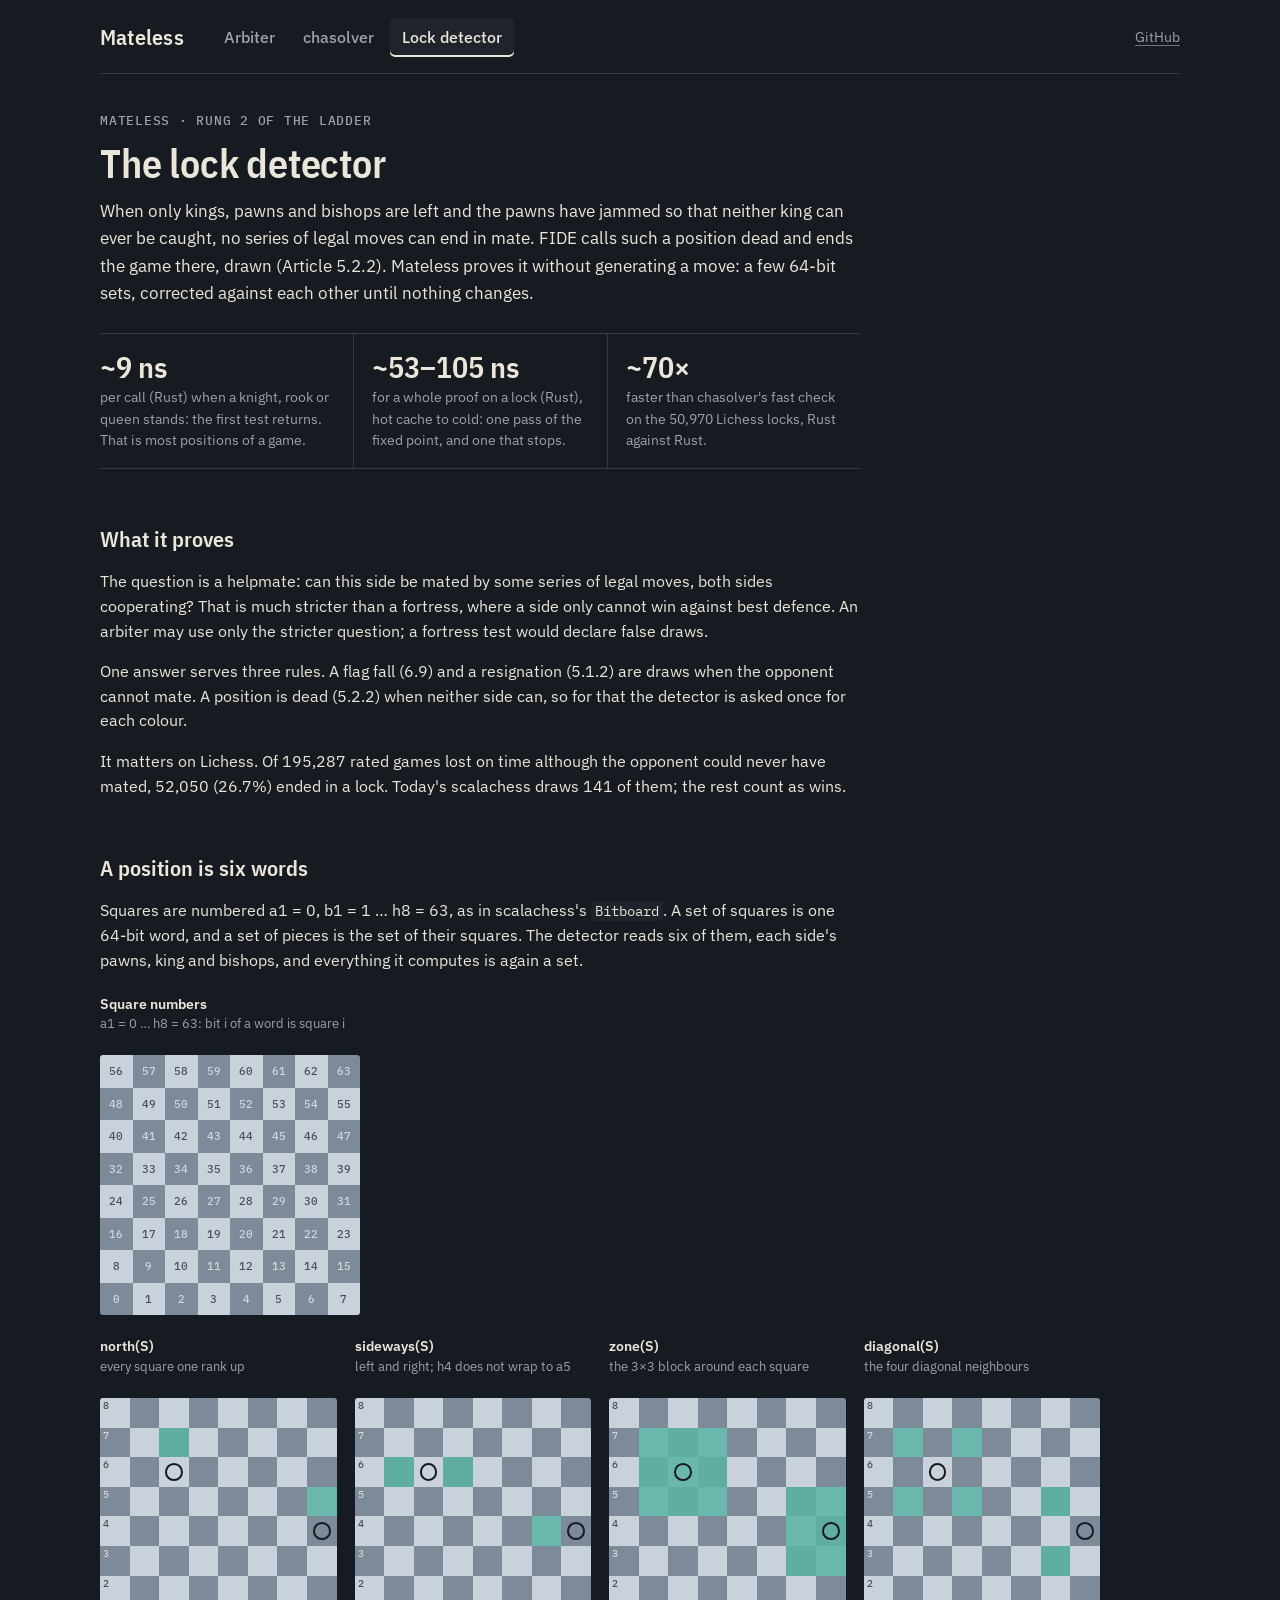
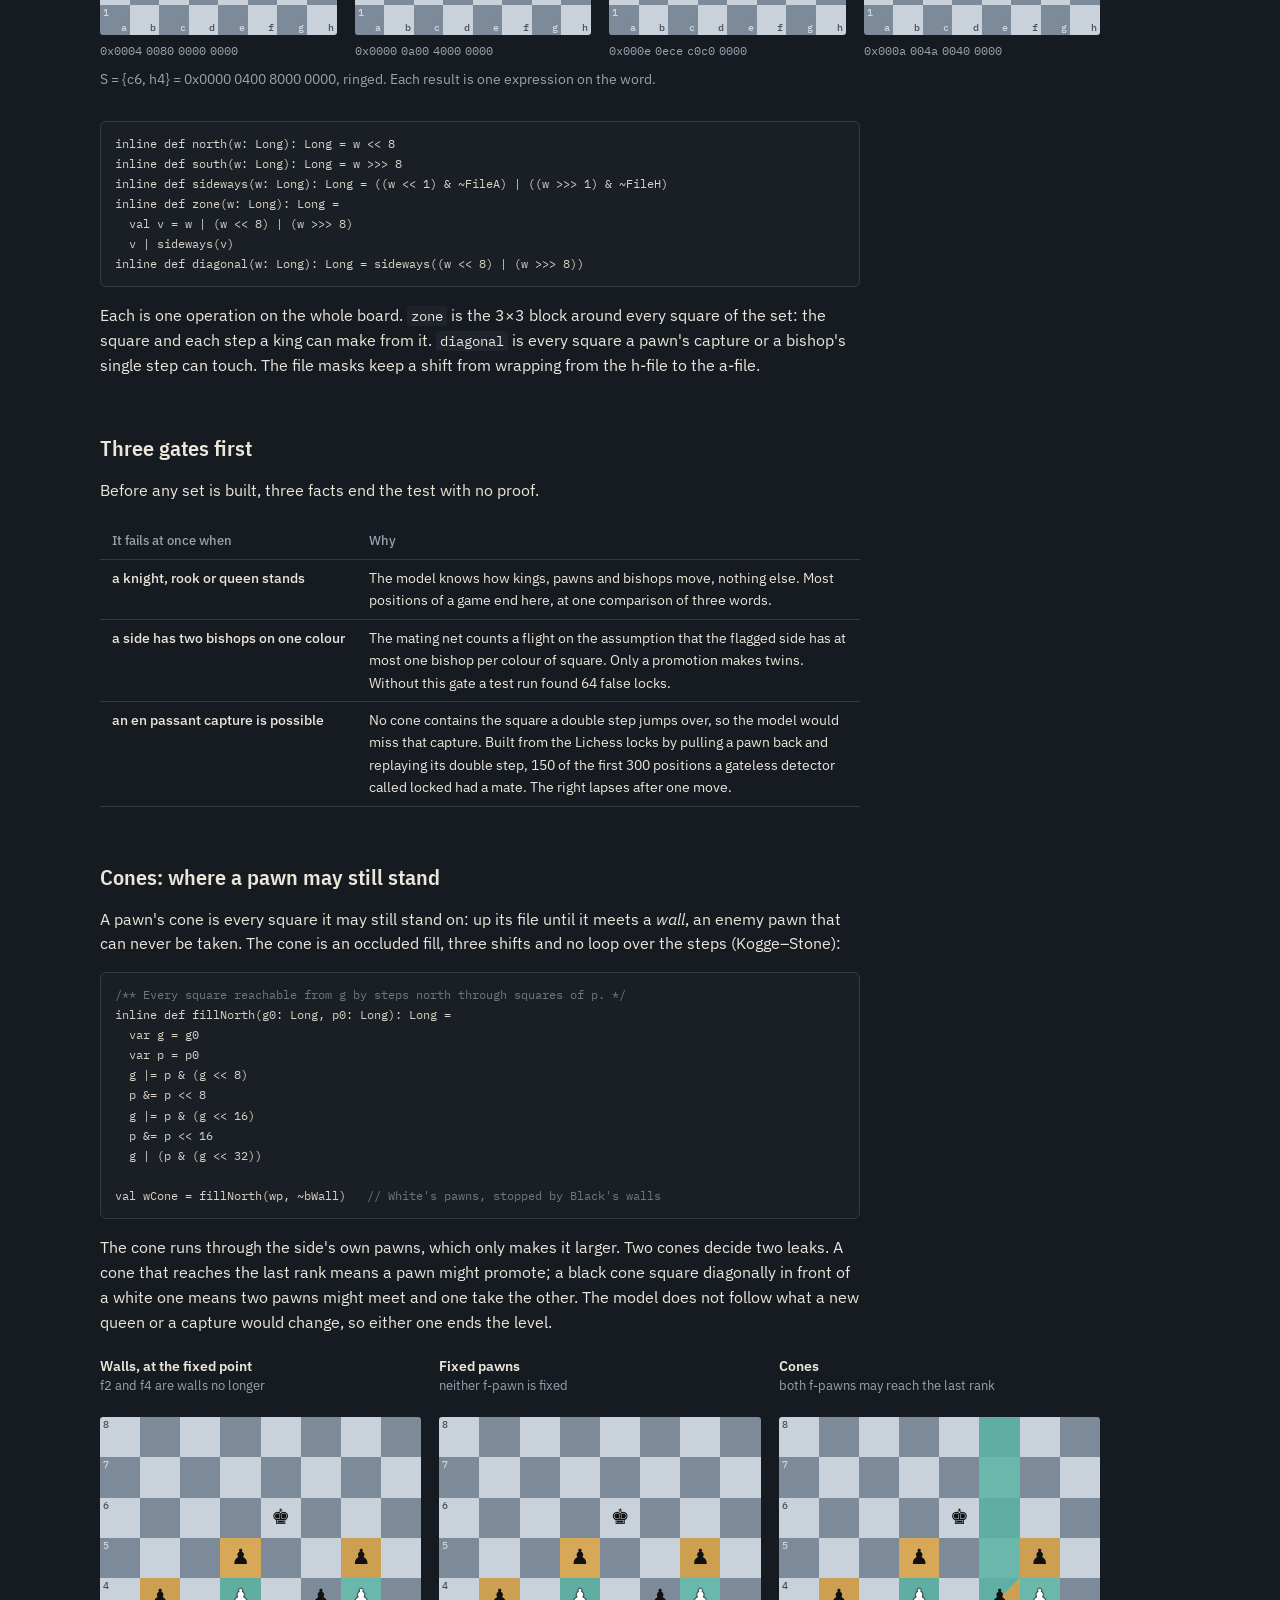
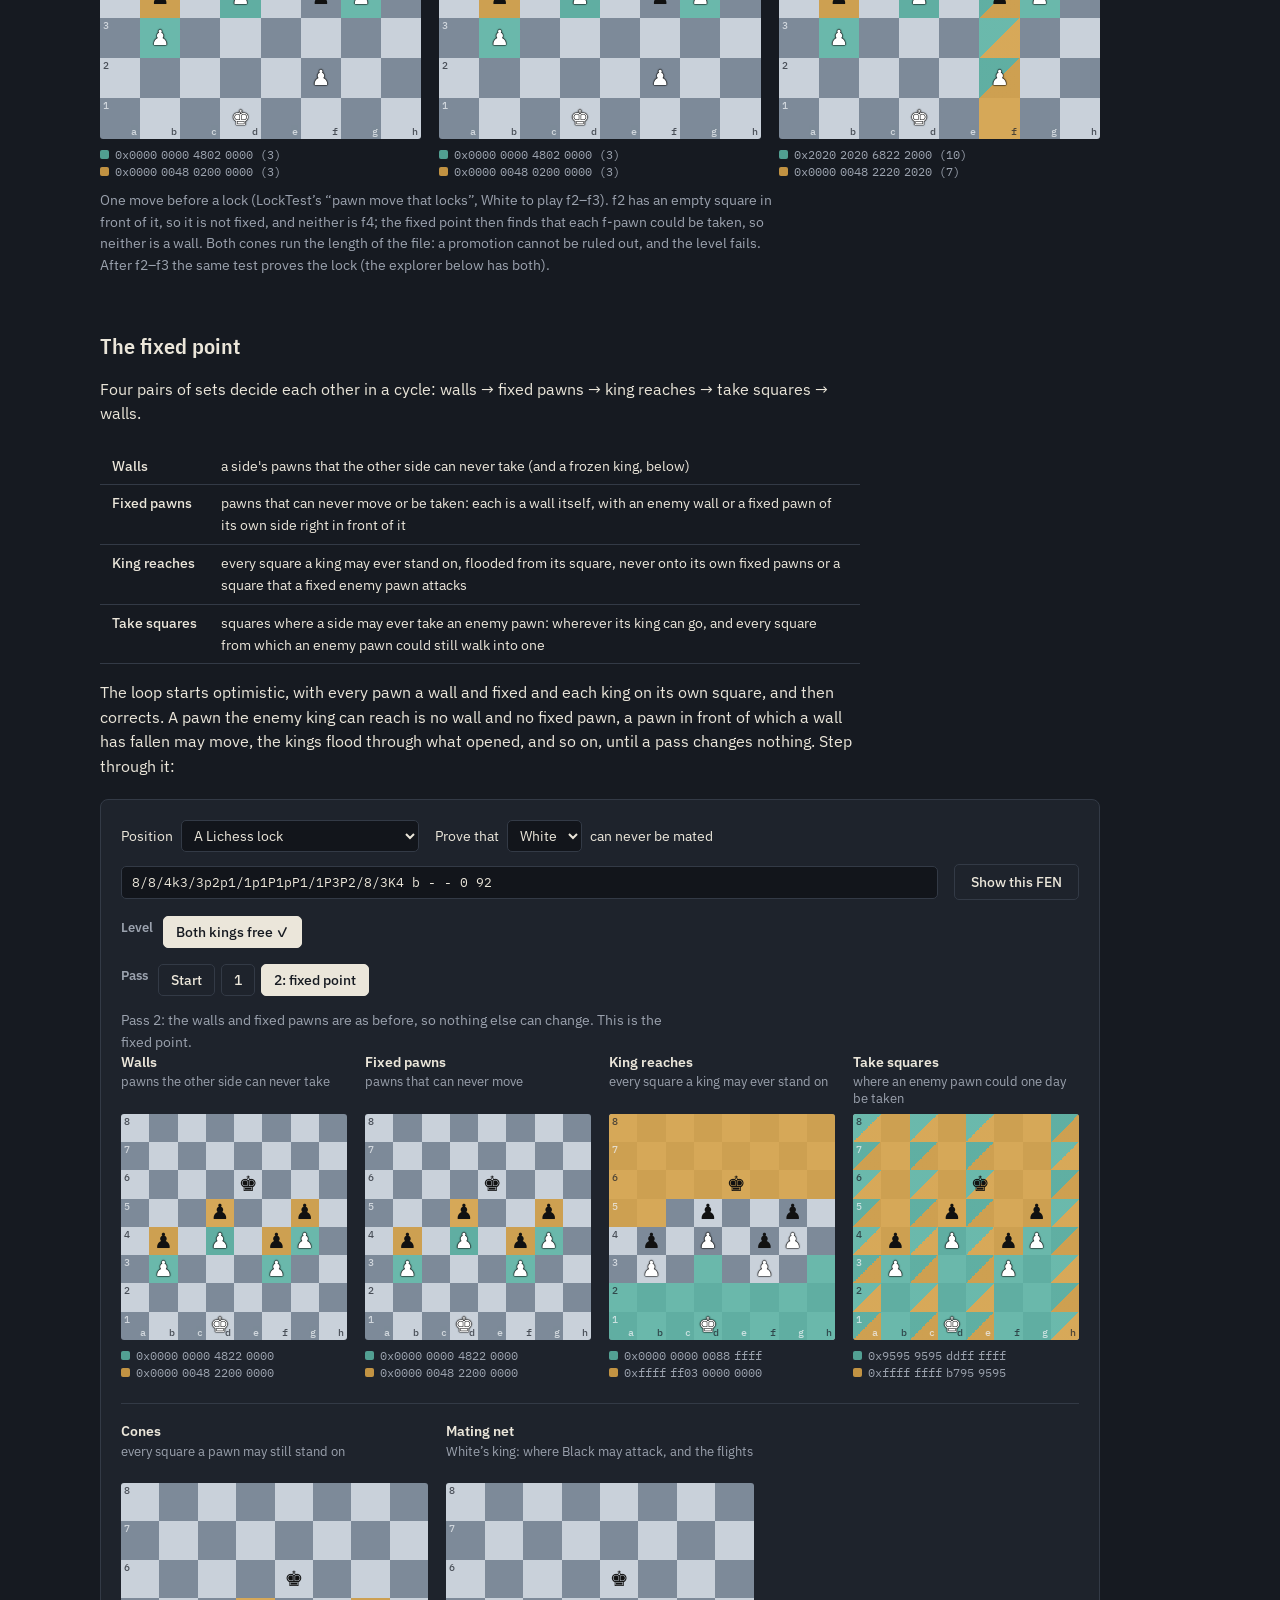
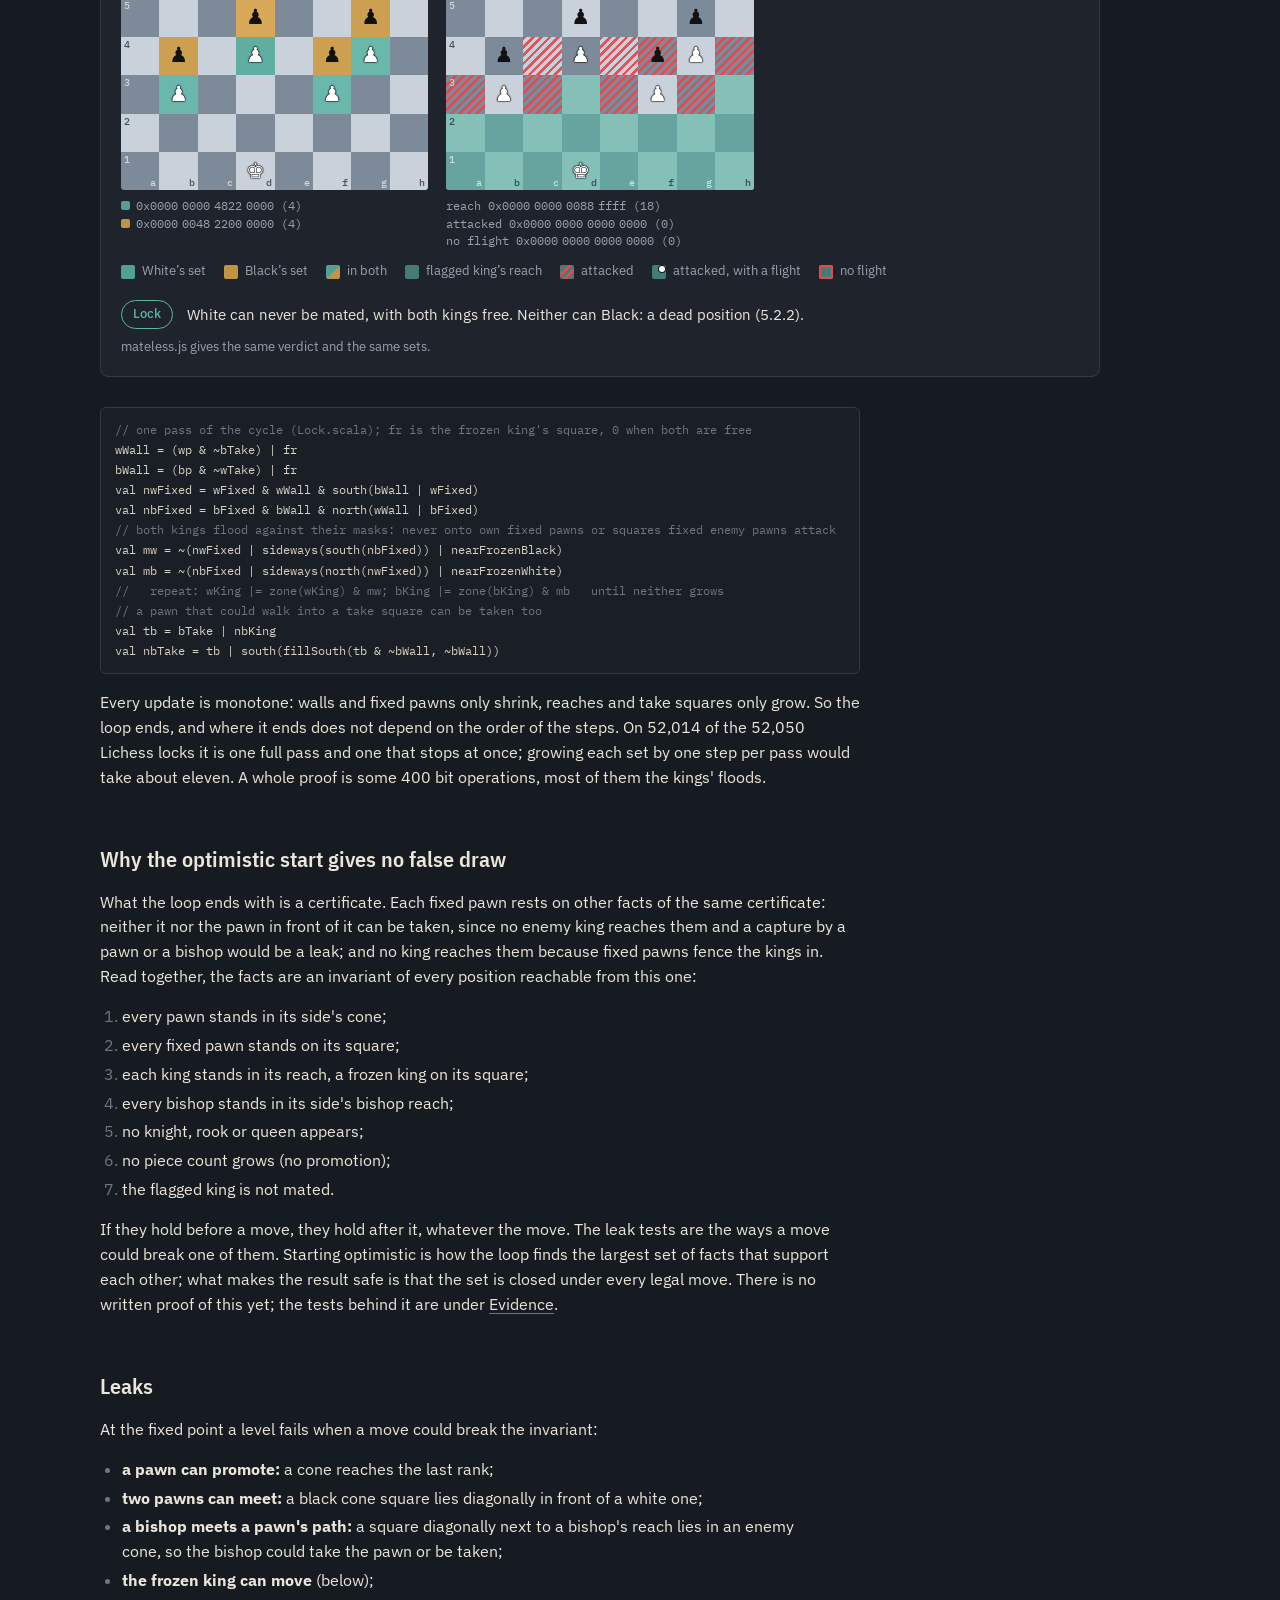
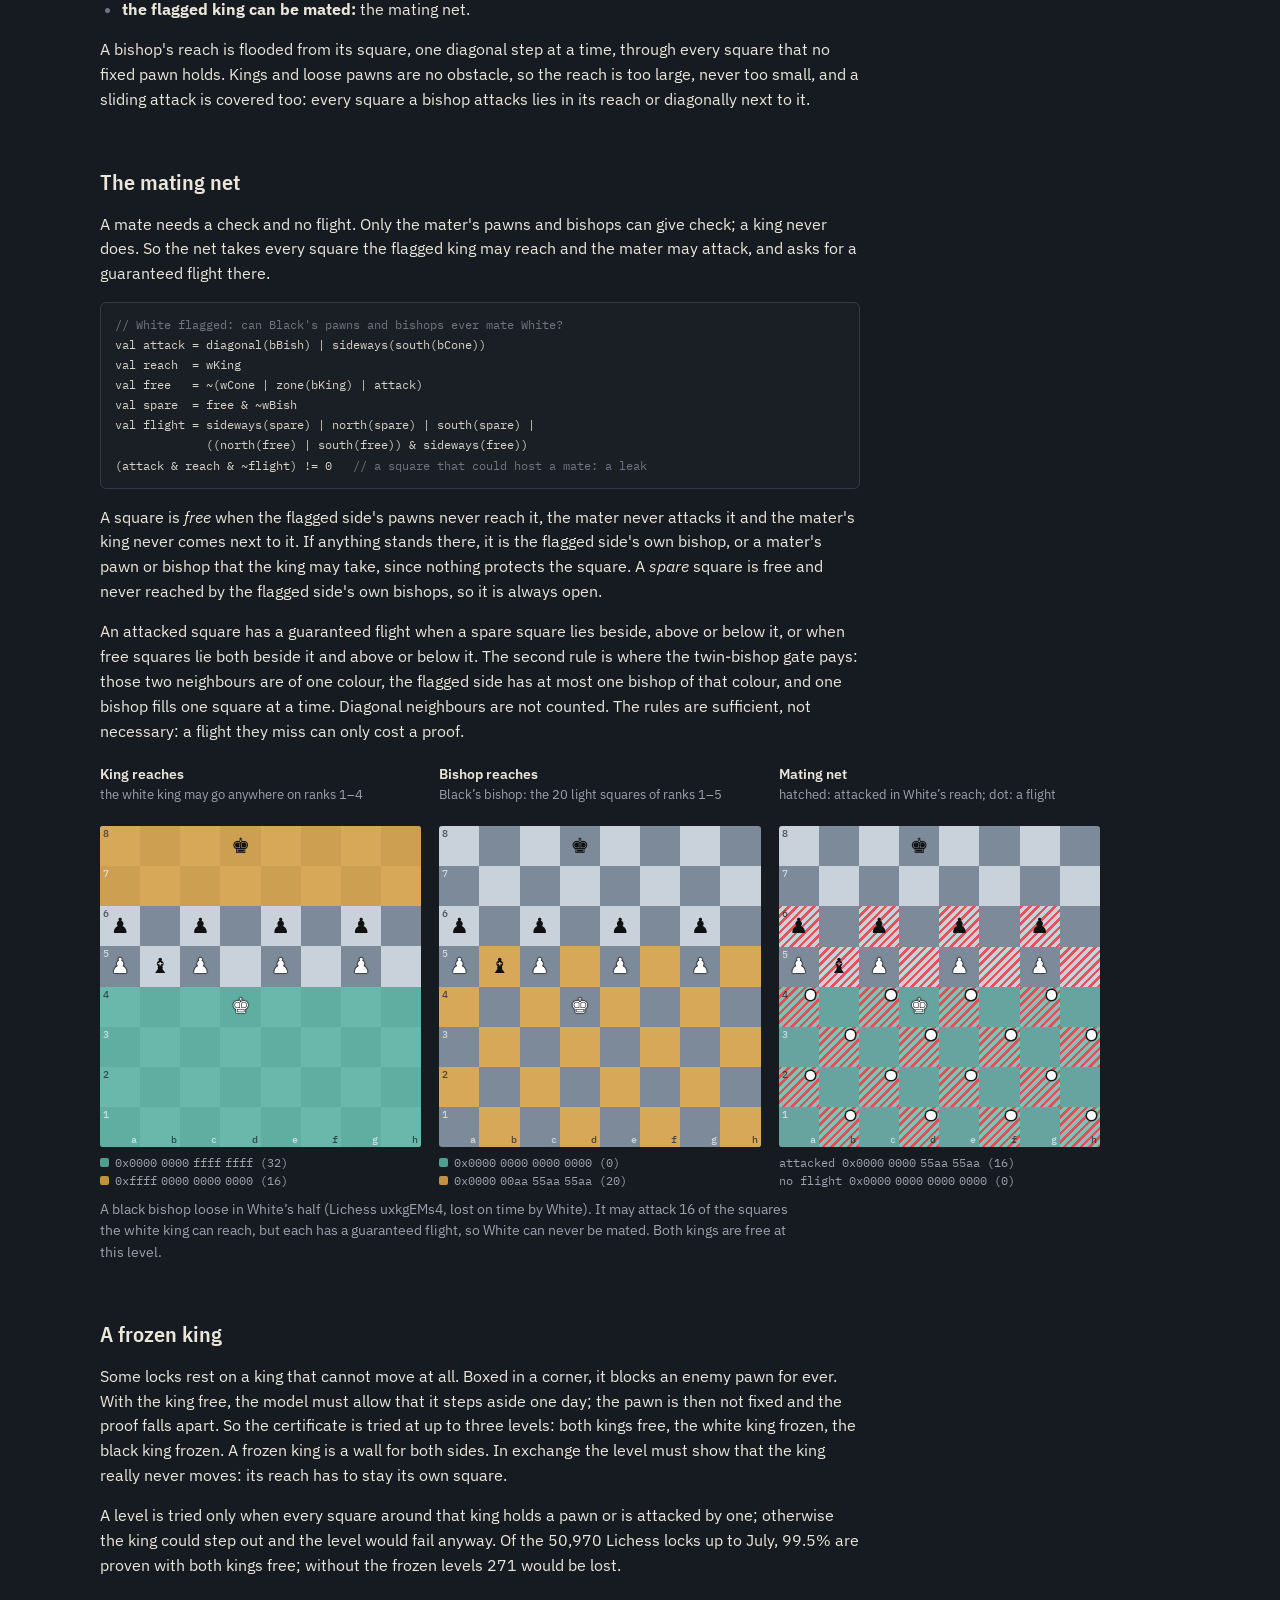
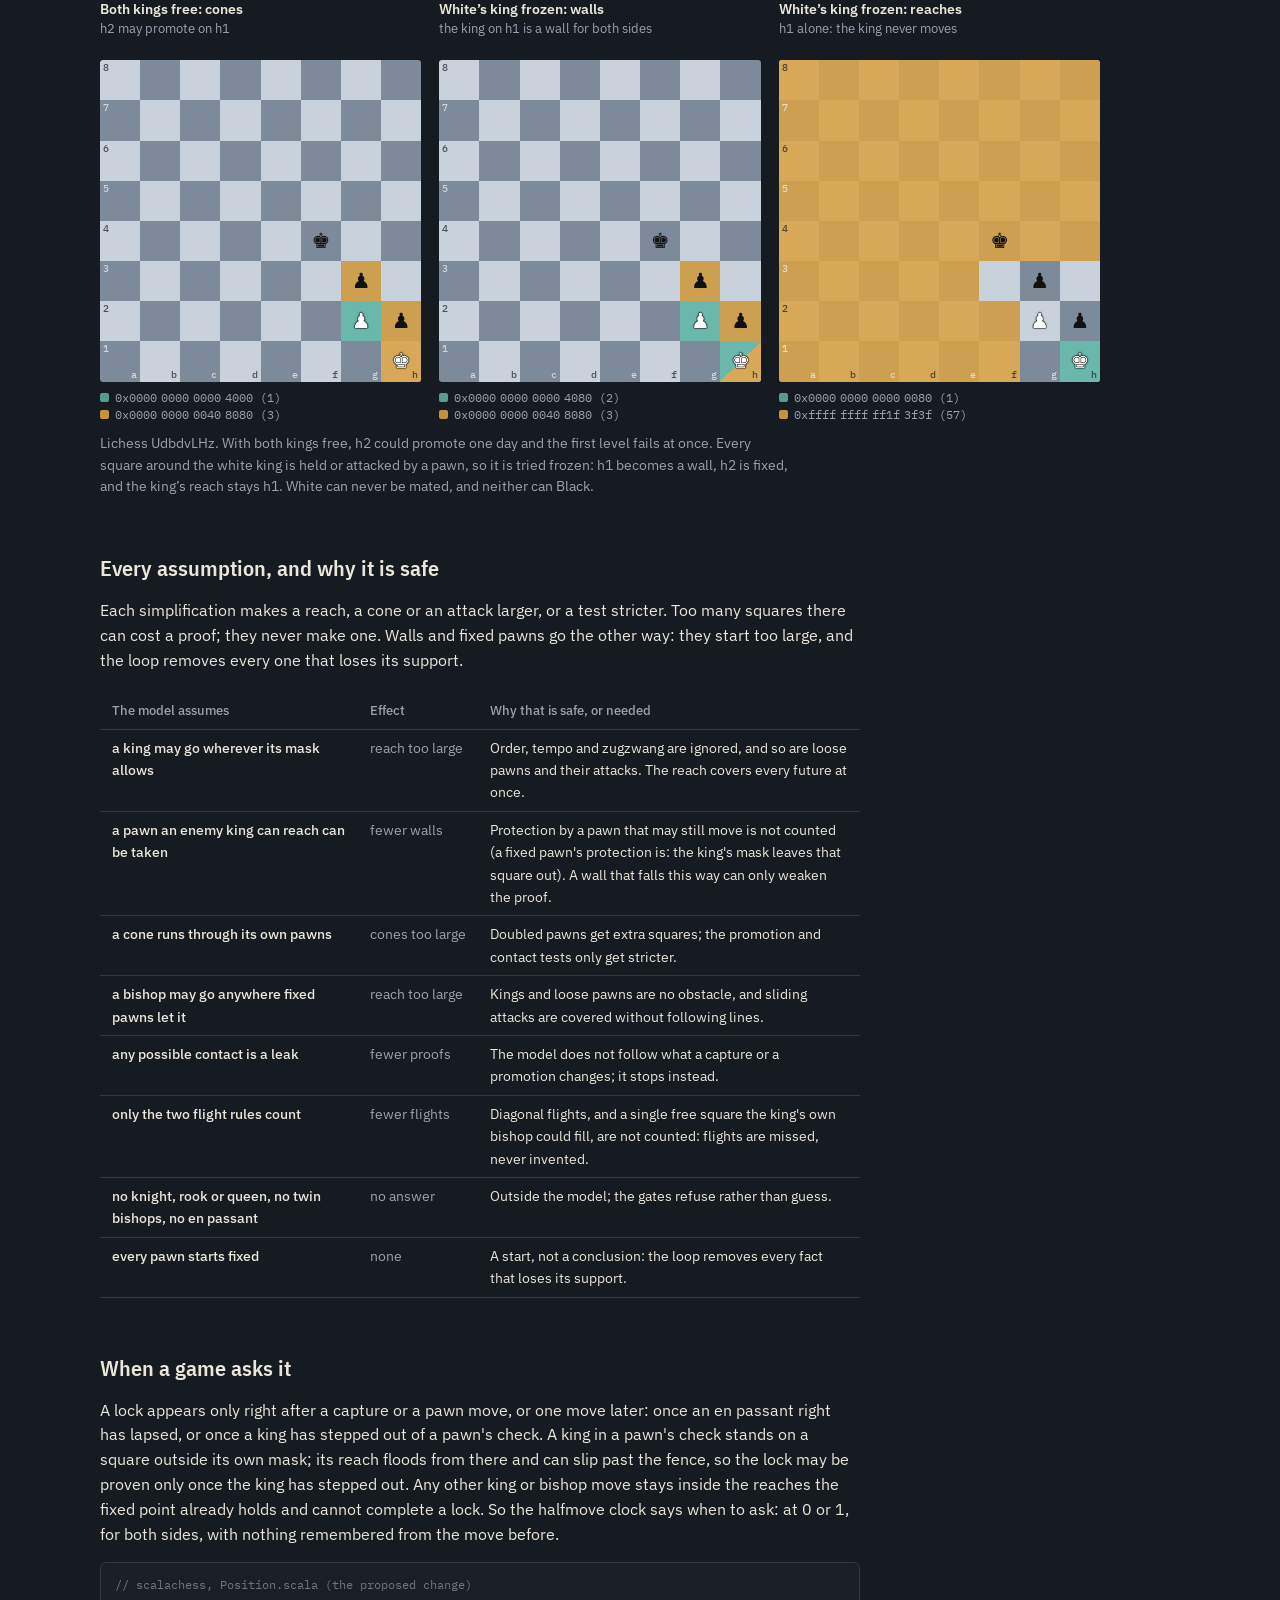
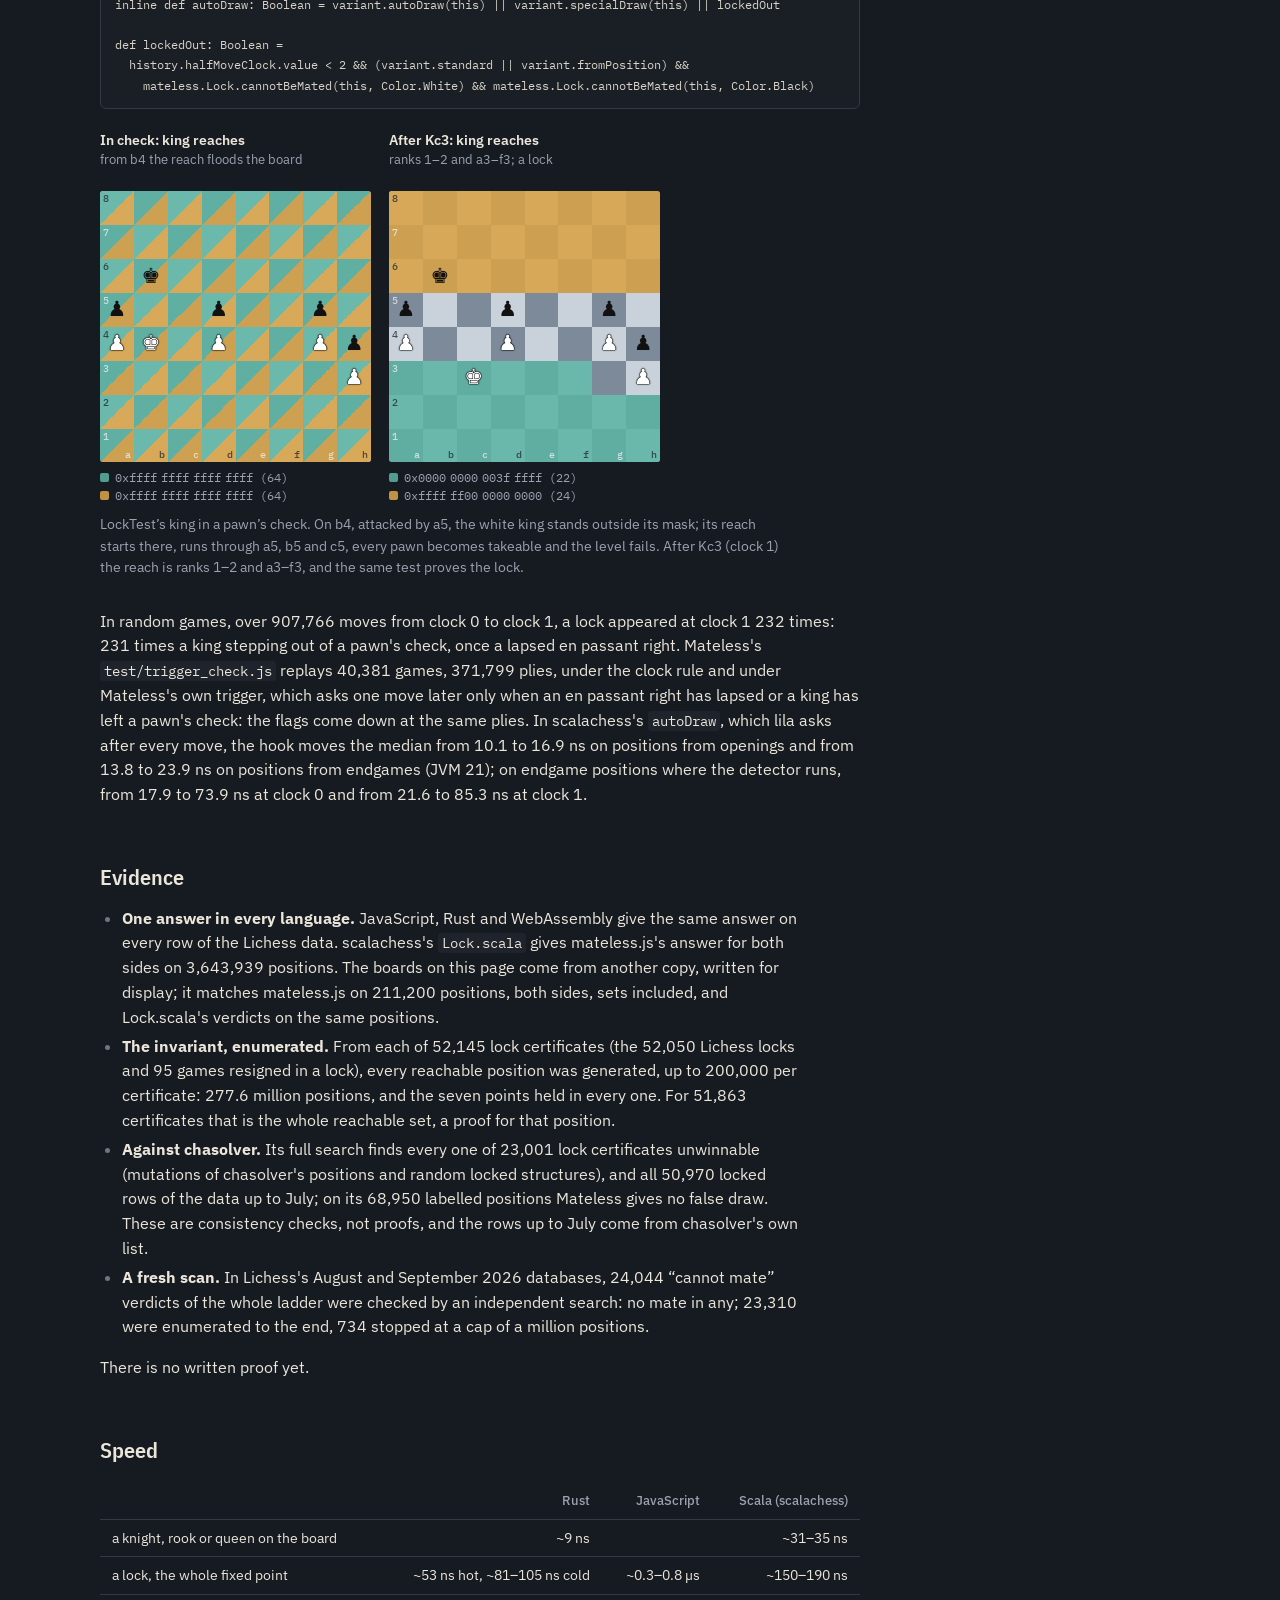
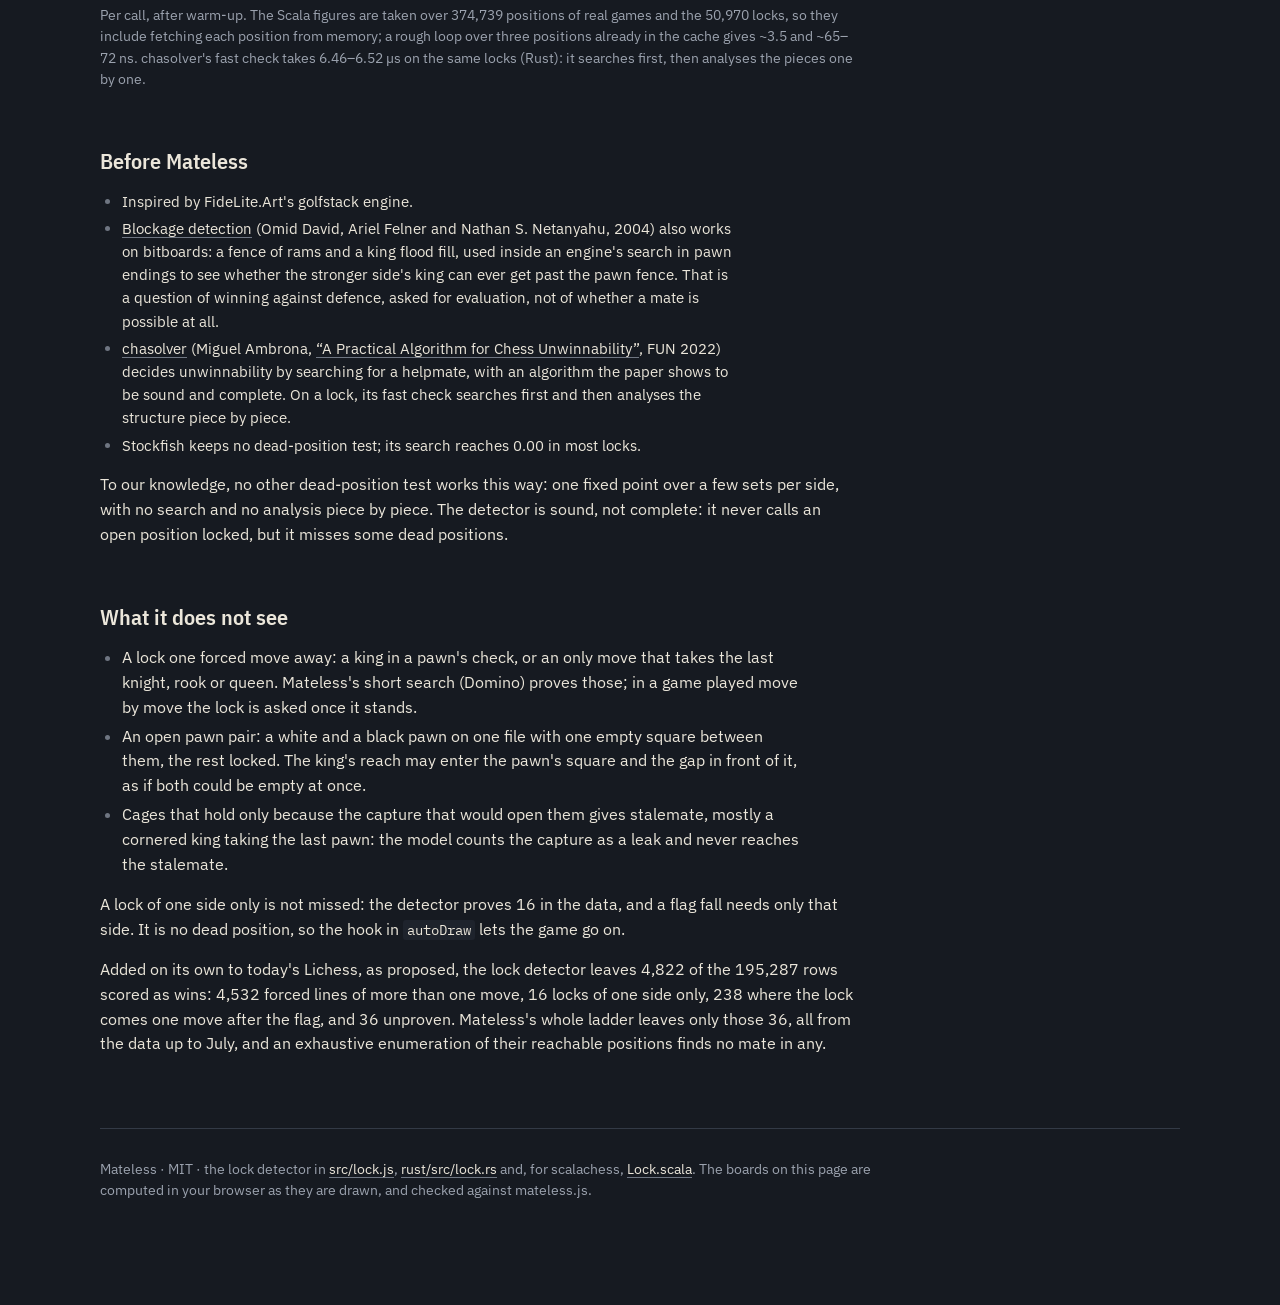
==== commit 575309f1: "Docs: lock.html says the detector is sound, not complete The section on prior work now ends as the s" ====
--- a/lock.html
+++ b/lock.html
@@ -425,7 +425,7 @@
 <li><a href="https://github.com/miguel-ambrona/chasolver">chasolver</a> (Miguel Ambrona, <a href="https://drops.dagstuhl.de/entities/document/10.4230/LIPIcs.FUN.2022.2">“A Practical Algorithm for Chess Unwinnability”</a>, FUN 2022) decides unwinnability by searching for a helpmate, with an algorithm the paper shows to be sound and complete. On a lock, its fast check searches first and then analyses the structure piece by piece.</li>
 <li>Stockfish keeps no dead-position test; its search reaches 0.00 in most locks.</li>
 </ul>
-<p>To our knowledge, no other dead-position test works this way: one fixed point over a few sets per side, with no search and no analysis piece by piece. It has given no false draw in any test; its soundness is not yet proven.</p>
+<p>To our knowledge, no other dead-position test works this way: one fixed point over a few sets per side, with no search and no analysis piece by piece. The detector is sound, not complete: it never calls an open position locked, but it misses some dead positions.</p>
 
 <h2 id="limits">What it does not see</h2>
 <ul>
